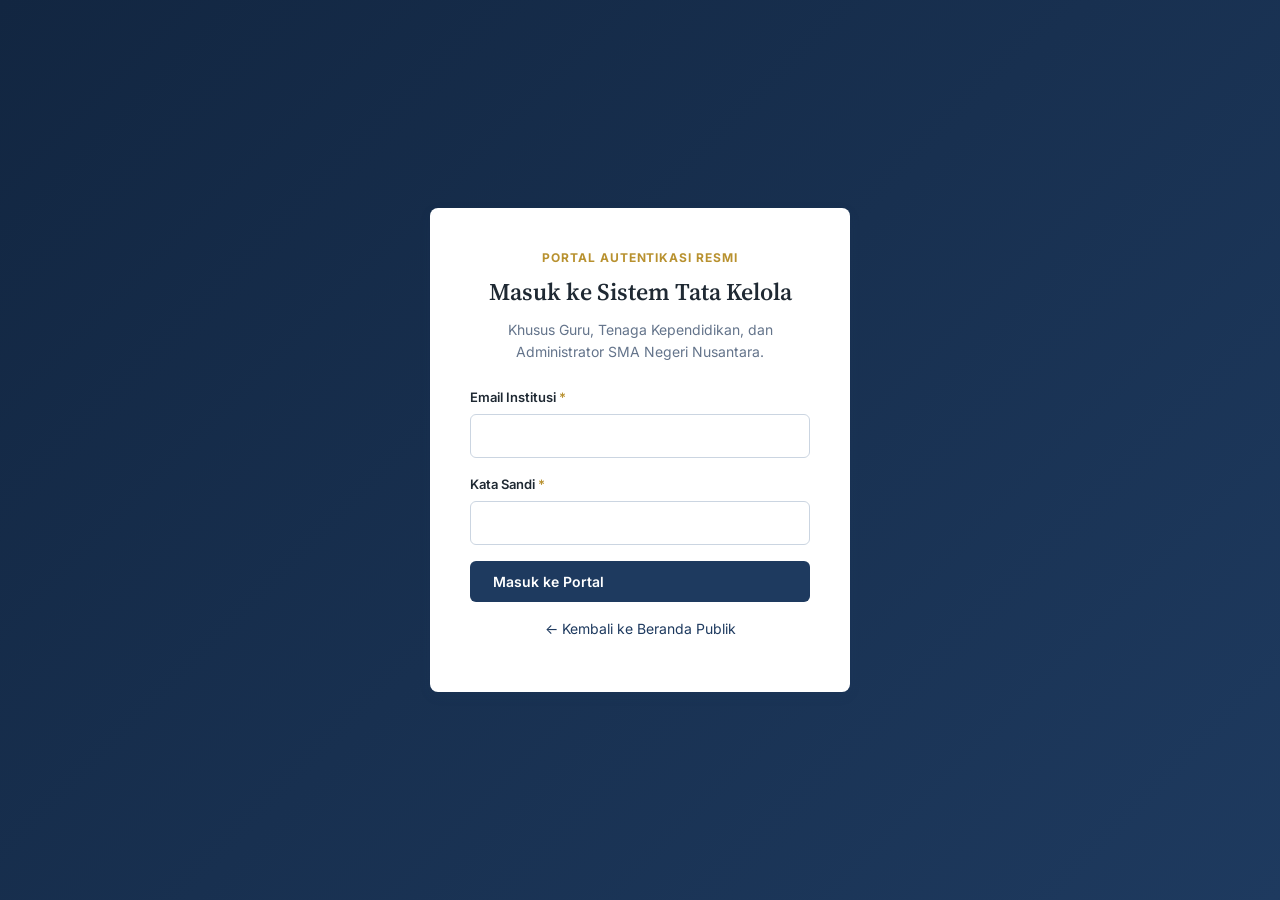
==== portal/index.html @ 8fe97e5a "perbaikan eror & bug" ====
<!DOCTYPE html>
<html lang="id">
<head>
<meta charset="UTF-8">
<meta name="viewport" content="width=device-width, initial-scale=1.0">
<meta name="robots" content="noindex,nofollow">
<title>Portal Guru & Admin — SMA Negeri Nusantara</title>
<link href="https://fonts.googleapis.com/css2?family=Source+Serif+4:wght@600;700&family=Inter:wght@400;500;600;700&display=swap" rel="stylesheet">
<link rel="icon" type="image/x-icon" href="../favicon.ico">
<link rel="icon" type="image/png" sizes="32x32" href="../img/favicon-32.png">
<link rel="apple-touch-icon" href="../img/favicon-180.png">
<link rel="stylesheet" href="../css/style.css?v=202609292331">
</head>
<body>

<!-- ================= LOGIN ================= -->
<div id="login-screen" class="login-wrap">
  <div class="login-card">
    <p class="eyebrow text-center">Portal Autentikasi Resmi</p>
    <h1>Masuk ke Sistem Tata Kelola</h1>
    <p class="muted text-center" style="margin-bottom:24px">Khusus Guru, Tenaga Kependidikan, dan Administrator SMA Negeri Nusantara.</p>
    <form id="login-form">
      <div class="field"><label class="required">Email Institusi</label><input type="email" id="login-email" required autocomplete="username"></div>
      <div class="field"><label class="required">Kata Sandi</label><input type="password" id="login-password" required autocomplete="current-password"></div>
      <div id="login-msg"></div>
      <button class="btn btn-primary" type="submit" id="login-btn" style="width:100%">Masuk ke Portal</button>
    </form>
    <p class="muted text-center" style="margin-top:16px"><a href="../index.html">← Kembali ke Beranda Publik</a></p>
  </div>
</div>

<!-- ================= DASHBOARD ================= -->
<div id="dashboard-screen" class="portal-layout hidden">
  <aside class="portal-sidebar">
    <div class="brand-side">
      <img src="../img/logo-mark.png" alt="Lambang SMA Negeri Nusantara">
      <div><span class="brand-side-title">SMA Negeri Nusantara</span><span class="brand-side-sub">Tata Kelola Terpadu</span></div>
    </div>

    <div class="portal-nav-label">Menu Utama</div>
    <button class="portal-nav-item" data-nav="dashboard">Dashboard</button>
    <button class="portal-nav-item" data-nav="konten">Konten Saya</button>
    <button class="portal-nav-item" data-nav="galeri" data-hak="Galeri">Galeri Sekolah</button>
    <button class="portal-nav-item" data-nav="verifikasi" data-hak="PPDB">Verifikasi PPDB</button>

    <div class="portal-nav-label" data-admin-only>Administrasi</div>
    <button class="portal-nav-item" data-nav="guru-publik" data-admin-only>Guru & Tendik (Direktori)</button>
    <button class="portal-nav-item" data-nav="akun" data-admin-only>Manajemen Akun Login</button>
    <button class="portal-nav-item" data-nav="periode" data-admin-only>Periode PPDB</button>
    <button class="portal-nav-item" data-nav="dokumen" data-admin-only>Dokumen Publik</button>
    <button class="portal-nav-item" data-nav="alumni" data-admin-only>Moderasi Alumni</button>
    <button class="portal-nav-item" data-nav="pengaduan" data-admin-only>Layanan Pengaduan</button>

    <div style="margin-top:24px;border-top:1px solid var(--navy);padding-top:12px">
      <button class="portal-nav-item" id="btn-logout">⎋ Keluar</button>
    </div>
  </aside>

  <div class="portal-main">
    <header class="portal-topbar">
      <span class="muted" id="topbar-date"></span>
      <span><strong id="topbar-name"></strong> <span class="badge badge-warning" id="topbar-role"></span></span>
    </header>

    <div class="portal-content">

      <!-- DASHBOARD -->
      <section class="portal-page" id="pp-dashboard">
        <div class="page-head"><h1 id="dash-title">Dashboard</h1></div>
        <div class="stat-grid" id="dash-stats"></div>
        <div id="dash-charts" class="grid grid-2"></div>
      </section>

      <!-- KONTEN -->
      <section class="portal-page" id="pp-konten">
        <div class="page-head">
          <h1>Manajemen Konten</h1>
          <button class="btn btn-primary" onclick="openKontenModal()">+ Tambah Konten</button>
        </div>
        <div id="konten-list"></div>
      </section>

      <!-- GALERI -->
      <section class="portal-page" id="pp-galeri">
        <div class="page-head"><h1>Manajemen Galeri</h1></div>
        <div class="card" style="margin-bottom:20px">
          <h3>Unggah Foto / Video</h3>
          <form id="galeri-form">
            <div class="form-row">
              <div class="field"><label class="required">Tipe</label>
                <select name="tipe" required><option value="foto">Foto</option><option value="video">Video</option></select></div>
              <div class="field"><label>Kategori</label><input name="kategori" placeholder="Akademik, Upacara, ..."></div>
            </div>
            <div class="field"><label class="required">Caption</label><input name="caption" required></div>
            <div class="field"><label class="required">Berkas (foto ≤ 5MB)</label><input type="file" id="galeri-file" accept="image/*,video/*" required></div>
            <div id="galeri-msg"></div>
            <button class="btn btn-primary" type="submit">Unggah ke Galeri</button>
          </form>
        </div>
        <div id="galeri-list"></div>
      </section>

      <!-- VERIFIKASI PPDB -->
      <section class="portal-page" id="pp-verifikasi">
        <div class="page-head"><h1>Verifikasi Berkas PPDB</h1></div>
        <div class="split">
          <div>
            <input id="ppdb-search" placeholder="Cari nama / no. registrasi..." style="margin-bottom:10px">
            <div class="list-scroll" id="ppdb-list"></div>
          </div>
          <div id="ppdb-detail"><div class="card muted">Pilih pendaftar di sebelah kiri untuk memeriksa berkas.</div></div>
        </div>
      </section>

      <!-- MANAJEMEN AKUN (ADMIN) -->
      <section class="portal-page" id="pp-guru-publik">
        <div class="page-head">
          <h1>Direktori Guru & Tenaga Kependidikan</h1>
          <button class="btn btn-primary" onclick="openGuruPublikModal()">+ Tambah Data</button>
        </div>
        <p class="muted">Data ini yang tampil di halaman publik "Guru & Tendik" — berbeda dari akun login di bawah.</p>
        <div id="guru-publik-list"></div>
      </section>

      <section class="portal-page" id="pp-akun">
        <div class="page-head">
          <h1>Manajemen Akun Login (Guru & Admin)</h1>
          <button class="btn btn-primary" onclick="openGuruModal()">+ Tambah Akun</button>
        </div>
        <div id="guru-list"></div>
      </section>

      <!-- PERIODE PPDB (ADMIN) -->
      <section class="portal-page" id="pp-periode">
        <div class="page-head">
          <h1>Pengaturan Periode PPDB</h1>
          <button class="btn btn-primary" onclick="openPeriodeModal()">+ Periode Baru</button>
        </div>
        <p class="muted">Hanya satu periode dengan status <strong>Buka</strong> yang dipakai form pendaftaran publik. Pastikan periode lama sudah <strong>Tutup</strong>.</p>
        <div id="periode-list"></div>
      </section>

      <!-- DOKUMEN (ADMIN) -->
      <section class="portal-page" id="pp-dokumen">
        <div class="page-head"><h1>Dokumen Publik</h1></div>
        <div class="card" style="margin-bottom:20px">
          <h3>Unggah Dokumen Baru</h3>
          <form id="dokumen-form">
            <div class="form-row">
              <div class="field"><label class="required">Nama Dokumen</label><input name="namaDokumen" required></div>
              <div class="field"><label class="required">Kategori</label>
                <select name="kategori" required>
                  <option value="formulir">Formulir</option><option value="kalender">Kalender Akademik</option>
                  <option value="panduan">Panduan</option><option value="regulasi">Dokumen Sekolah</option>
                </select></div>
            </div>
            <div class="field"><label>Deskripsi</label><input name="deskripsi"></div>
            <div class="field"><label class="required">Berkas (PDF/DOCX/XLSX, ≤ 10MB)</label><input type="file" id="dokumen-file" required></div>
            <div id="dokumen-msg"></div>
            <button class="btn btn-primary" type="submit">Simpan & Publikasikan</button>
          </form>
        </div>
        <div id="dokumen-list"></div>
      </section>

      <!-- ALUMNI (ADMIN) -->
      <section class="portal-page" id="pp-alumni">
        <div class="page-head"><h1>Moderasi Data Alumni</h1></div>
        <div id="alumni-list"></div>
      </section>

      <!-- PENGADUAN (ADMIN) -->
      <section class="portal-page" id="pp-pengaduan">
        <div class="page-head"><h1>Layanan Pengaduan & Konsultasi</h1></div>
        <div class="split">
          <div class="list-scroll" id="pengaduan-list"></div>
          <div id="pengaduan-detail"><div class="card muted">Pilih tiket di sebelah kiri.</div></div>
        </div>
      </section>

    </div>
  </div>
</div>

<!-- MODAL GENERIK -->
<div class="modal-overlay" id="modal-overlay">
  <div class="modal-box" id="modal-box"></div>
</div>

<script src="../js/config.js?v=202609292331"></script>
<script src="../js/api.js?v=202609292331"></script>
<script src="js/portal.js?v=202609292331"></script>
</body>
</html>
---- css/style.css ----
/* ============================================================
   SMA NEGERI NUSANTARA — STYLE (Formal Academic Elegance)
   ============================================================ */
:root {
  --navy: #1E3A5F;
  --navy-dark: #122641;
  --gold: #B8912F;
  --surface: #F6F7F9;
  --white: #FFFFFF;
  --charcoal: #1F2933;
  --slate: #64748B;
  --border: #E2E8F0;
  --success-bg: #DCFCE7; --success-text: #166534;
  --warning-bg: #FEF3C7; --warning-text: #92400E;
  --danger-bg: #FEE2E2; --danger-text: #991B1B;
  --radius-card: 8px;
  --radius-btn: 6px;
  --shadow-1: 0 1px 3px rgba(30,58,95,0.08);
  --shadow-2: 0 4px 12px rgba(30,58,95,0.10);
  --font-serif: 'Source Serif 4', Georgia, serif;
  --font-sans: 'Inter', -apple-system, Segoe UI, sans-serif;
}

* { box-sizing: border-box; }
body {
  margin: 0; font-family: var(--font-sans); color: var(--charcoal);
  background: var(--surface); line-height: 1.6;
}
h1, h2, h3, .serif { font-family: var(--font-serif); font-weight: 600; color: var(--charcoal); margin: 0 0 12px; }
h1 { font-size: 32px; line-height: 1.25; }
h2 { font-size: 24px; }
h3 { font-size: 20px; }
a { color: var(--navy); text-decoration: none; }
p { margin: 0 0 12px; color: var(--charcoal); }
img { max-width: 100%; display: block; }

.container { max-width: 1200px; margin: 0 auto; padding: 0 24px; }
.muted { color: var(--slate); font-size: 14px; }
.gold-rule { width: 56px; height: 3px; background: var(--gold); border: none; margin: 0 0 16px; }

/* ---- Top utility bar + Navbar ---- */
.topbar {
  background: var(--navy-dark); color: rgba(255,255,255,0.85); font-size: 13px;
  padding: 6px 0;
}
.topbar .container { display: flex; justify-content: space-between; flex-wrap: wrap; gap: 8px; }
.navbar {
  background: var(--white); border-bottom: 1px solid var(--border);
  position: sticky; top: 0; z-index: 50;
}
.navbar .container { display: flex; align-items: center; justify-content: space-between; padding: 14px 24px; gap: 16px; }
.brand { display: flex; align-items: center; gap: 10px; font-family: var(--font-serif); font-weight: 700; color: var(--navy); font-size: 18px; }
.brand img { height: 40px; }
.nav-links { display: flex; gap: 20px; list-style: none; margin: 0; padding: 0; flex-wrap: wrap; }
.nav-links a {
  color: var(--charcoal); font-weight: 500; font-size: 14px; padding: 6px 2px;
  border-bottom: 2px solid transparent; cursor: pointer;
}
.nav-links a.active, .nav-links a:hover { color: var(--navy); border-bottom-color: var(--gold); }
.btn-ppdb-nav {
  background: var(--navy); color: var(--white) !important; padding: 8px 16px !important;
  border-radius: var(--radius-btn); border-bottom: none !important;
}
.hamburger { display: none; background: none; border: none; font-size: 24px; cursor: pointer; color: var(--navy); }

/* ---- Buttons ---- */
.btn {
  display: inline-flex; align-items: center; gap: 8px; padding: 11px 22px; border-radius: var(--radius-btn);
  font-weight: 600; font-size: 14px; cursor: pointer; border: 1px solid transparent; font-family: var(--font-sans);
}
.btn-primary { background: var(--navy); color: var(--white); }
.btn-primary:hover { background: var(--navy-dark); }
.btn-accent { background: var(--gold); color: var(--white); }
.btn-accent:hover { filter: brightness(0.92); }
.btn-outline { background: var(--white); color: var(--navy); border-color: var(--navy); }
.btn-outline:hover { background: var(--surface); }
.btn:disabled { background: var(--border); color: #94A3B8; cursor: not-allowed; }

/* ---- Hero ---- */
.hero { background: var(--white); padding: 64px 0; }
.hero-grid { display: grid; grid-template-columns: 1.1fr 0.9fr; gap: 48px; align-items: center; }
.eyebrow { text-transform: uppercase; letter-spacing: 0.08em; font-size: 12px; color: var(--gold); font-weight: 700; margin-bottom: 10px; }
.hero h1 { font-size: 40px; }
.hero-actions { display: flex; gap: 12px; margin-top: 20px; flex-wrap: wrap; }
.hero-photo { border-radius: var(--radius-card); overflow: hidden; box-shadow: var(--shadow-2); aspect-ratio: 4/3; background: linear-gradient(160deg,var(--navy),var(--navy-dark)); }

/* ---- Cards / grids ---- */
.section { padding: 56px 0; }
.section-header { margin-bottom: 32px; }
.grid { display: grid; gap: 20px; }
.grid-4 { grid-template-columns: repeat(4, 1fr); }
.grid-3 { grid-template-columns: repeat(3, 1fr); }
.grid-2 { grid-template-columns: repeat(2, 1fr); }
.card {
  background: var(--white); border: 1px solid var(--border); border-radius: var(--radius-card);
  padding: 20px; box-shadow: var(--shadow-1);
}
.stat-card h3 { font-size: 28px; margin: 4px 0; }
.stat-card .muted { text-transform: uppercase; font-size: 11px; letter-spacing: 0.05em; }

.news-card img, .thumb { width: 100%; aspect-ratio: 16/9; object-fit: cover; border-radius: var(--radius-btn); background: var(--surface); }
.pill { display: inline-block; padding: 3px 10px; border-radius: 4px; font-size: 11px; font-weight: 700; text-transform: uppercase; letter-spacing: 0.04em; background: var(--navy); color: var(--white); }
.badge-success { background: var(--success-bg); color: var(--success-text); }
.badge-warning { background: var(--warning-bg); color: var(--warning-text); }
.badge-danger { background: var(--danger-bg); color: var(--danger-text); }
.badge { padding: 4px 10px; border-radius: 4px; font-size: 11px; font-weight: 700; text-transform: uppercase; }

/* ---- Tabs (Profil Sekolah, Kesiswaan, Berita) ---- */
.tabs-layout { display: grid; grid-template-columns: 240px 1fr; gap: 32px; align-items: start; }
.tab-sidebar { display: flex; flex-direction: column; gap: 4px; background: var(--white); border: 1px solid var(--border); border-radius: var(--radius-card); padding: 8px; position: sticky; top: 90px; }
.tab-sidebar button {
  text-align: left; background: none; border: none; padding: 10px 14px; border-radius: 6px; cursor: pointer;
  font-size: 14px; color: var(--charcoal); border-left: 3px solid transparent; font-family: var(--font-sans);
}
.tab-sidebar button.active { background: #EEF2F7; color: var(--navy); font-weight: 600; border-left-color: var(--navy); }

/* ---- Forms ---- */
label { display: block; font-size: 13px; font-weight: 600; margin-bottom: 6px; color: var(--charcoal); }
input, select, textarea {
  width: 100%; height: 44px; padding: 0 14px; border: 1px solid #CBD5E1; border-radius: var(--radius-btn);
  font-family: var(--font-sans); font-size: 14px; background: var(--white); color: var(--charcoal);
}
textarea { height: auto; padding: 12px 14px; min-height: 110px; resize: vertical; }
input:focus, select:focus, textarea:focus { outline: none; border-color: var(--navy); box-shadow: 0 0 0 3px rgba(30,58,95,0.12); }
.field { margin-bottom: 16px; }
.form-row { display: grid; grid-template-columns: 1fr 1fr; gap: 16px; }
.required::after { content: " *"; color: var(--gold); }
.upload-box {
  border: 1.5px dashed #CBD5E1; border-radius: var(--radius-card); padding: 20px; text-align: center;
  background: var(--surface); cursor: pointer;
}
.upload-box.valid { border-color: var(--success-text); background: var(--success-bg); }
.form-msg { padding: 12px 16px; border-radius: var(--radius-btn); font-size: 14px; margin-bottom: 16px; }
.form-msg.error { background: var(--danger-bg); color: var(--danger-text); }
.form-msg.success { background: var(--success-bg); color: var(--success-text); }

.form-step { display: none; }
.form-step.active { display: block; }

/* ---- PPDB Stepper ---- */
.stepper { display: flex; justify-content: space-between; margin-bottom: 32px; position: relative; }
.stepper::before { content: ''; position: absolute; top: 16px; left: 5%; right: 5%; height: 2px; background: var(--border); z-index: 0; }
.step { display: flex; flex-direction: column; align-items: center; gap: 6px; z-index: 1; flex: 1; }
.step-circle { width: 32px; height: 32px; border-radius: 50%; background: var(--white); border: 2px solid var(--border); display: flex; align-items: center; justify-content: center; font-weight: 700; font-size: 13px; color: var(--slate); }
.step.done .step-circle { background: var(--navy); border-color: var(--navy); color: var(--white); }
.step.active .step-circle { border-color: var(--navy); color: var(--navy); }
.step span.label { font-size: 12px; text-align: center; color: var(--slate); }
.step.active span.label { color: var(--navy); font-weight: 600; }

/* ---- Footer ---- */
footer { background: var(--navy-dark); color: rgba(255,255,255,0.75); padding: 48px 0 20px; margin-top: 40px; }
footer h4 { color: var(--white); font-family: var(--font-sans); font-size: 14px; margin-bottom: 12px; }
footer a { color: rgba(255,255,255,0.75); font-size: 13px; }
.footer-grid { display: grid; grid-template-columns: repeat(4, 1fr); gap: 24px; margin-bottom: 24px; }
.footer-bottom { border-top: 1px solid rgba(255,255,255,0.15); padding-top: 16px; font-size: 12px; text-align: center; }

/* ---- Utility ---- */
.page { display: none; }
.page.active { display: block; }
.text-center { text-align: center; }
.hidden { display: none !important; }
.loading { text-align: center; padding: 40px; color: var(--slate); }
table { width: 100%; border-collapse: collapse; background: var(--white); border-radius: var(--radius-card); overflow: hidden; }
th { background: var(--surface); text-align: left; padding: 10px 16px; font-size: 11px; text-transform: uppercase; letter-spacing: 0.05em; color: var(--slate); border-bottom: 1px solid var(--border); }
td { padding: 12px 16px; border-bottom: 1px solid #F1F5F9; font-size: 14px; }

/* ---- Responsive ---- */
@media (max-width: 900px) {
  .hero-grid, .grid-4, .grid-3, .grid-2, .form-row, .footer-grid { grid-template-columns: 1fr; }
  .tabs-layout { grid-template-columns: 1fr; }
  .tab-sidebar { position: static; flex-direction: row; overflow-x: auto; }
  .nav-links { display: none; flex-direction: column; width: 100%; background: var(--white); position: absolute; top: 100%; left: 0; padding: 12px 24px; border-bottom: 1px solid var(--border); }
  .nav-links.open { display: flex; }
  .hamburger { display: block; }
}

/* ============================================================
   PORTAL GURU & ADMIN (Fase 2)
   ============================================================ */
.login-wrap { min-height: 100vh; display: flex; align-items: center; justify-content: center; background: linear-gradient(135deg, var(--navy-dark), var(--navy)); padding: 24px; }
.login-card { background: var(--white); border-radius: var(--radius-card); padding: 40px; width: 100%; max-width: 420px; box-shadow: var(--shadow-2); }
.login-card h1 { font-size: 24px; text-align: center; }

.portal-layout { display: grid; grid-template-columns: 240px 1fr; min-height: 100vh; }
.portal-sidebar { background: var(--navy-dark); color: #94A3B8; padding: 20px 12px; position: sticky; top: 0; height: 100vh; overflow-y: auto; }
.portal-sidebar .brand-side { color: var(--white); font-family: var(--font-serif); font-weight: 700; font-size: 15px; padding: 0 12px 16px; border-bottom: 1px solid var(--navy); margin-bottom: 12px; }
.portal-nav-label { font-size: 11px; font-weight: 700; letter-spacing: 0.06em; text-transform: uppercase; color: #64748B; padding: 12px 12px 6px; }
.portal-nav-item { display: block; width: 100%; text-align: left; background: none; border: none; color: #94A3B8; padding: 9px 12px; border-radius: 6px; font-size: 14px; cursor: pointer; font-family: var(--font-sans); margin-bottom: 2px; }
.portal-nav-item:hover { color: var(--white); }
.portal-nav-item.active { background: var(--navy); color: var(--white); box-shadow: inset 3px 0 0 var(--gold); }
.portal-main { min-width: 0; }
.portal-topbar { background: var(--white); border-bottom: 1px solid var(--border); padding: 12px 28px; display: flex; justify-content: space-between; align-items: center; position: sticky; top: 0; z-index: 20; }
.portal-content { padding: 28px; max-width: 1400px; }
.portal-page { display: none; }
.portal-page.active { display: block; }
.page-head { display: flex; justify-content: space-between; align-items: center; margin-bottom: 20px; gap: 12px; flex-wrap: wrap; }
.page-head h1 { font-size: 26px; margin: 0; }
.btn-sm { padding: 6px 12px; font-size: 12px; }
.btn-danger { background: var(--danger-text); color: var(--white); }
.stat-grid { display: grid; grid-template-columns: repeat(4, 1fr); gap: 16px; margin-bottom: 24px; }
.stat-grid .card { border-bottom: 3px solid var(--navy); }
.stat-grid h3 { font-size: 30px; margin: 4px 0 0; }

.chart-bars { display: flex; align-items: flex-end; gap: 10px; height: 170px; padding-top: 10px; }
.chart-bar { flex: 1; display: flex; flex-direction: column; align-items: center; justify-content: flex-end; height: 100%; font-size: 11px; color: var(--slate); }
.chart-bar .bar { width: 100%; background: var(--navy); border-radius: 4px 4px 0 0; min-height: 2px; }
.chart-bar .val { font-weight: 700; color: var(--charcoal); margin-bottom: 3px; }
.chart-bar .bar.gold { background: var(--gold); }

.split { display: grid; grid-template-columns: 360px 1fr; gap: 20px; align-items: start; }
.list-item { padding: 12px 14px; border: 1px solid var(--border); border-radius: 6px; margin-bottom: 8px; cursor: pointer; background: var(--white); }
.list-item:hover, .list-item.active { border-color: var(--navy); background: #EEF2F7; }
.list-scroll { max-height: 70vh; overflow-y: auto; }

.modal-overlay { position: fixed; inset: 0; background: rgba(18,38,65,0.45); display: none; align-items: center; justify-content: center; z-index: 100; padding: 20px; }
.modal-overlay.open { display: flex; }
.modal-box { background: var(--white); border-radius: var(--radius-card); padding: 28px; width: 100%; max-width: 620px; max-height: 90vh; overflow-y: auto; box-shadow: 0 12px 28px -4px rgba(18,38,65,0.16); }
.modal-actions { display: flex; gap: 10px; justify-content: flex-end; margin-top: 16px; }
.doc-links a { display: inline-block; margin: 0 8px 8px 0; }
.check-group { display: flex; gap: 16px; flex-wrap: wrap; }
.check-group label { display: flex; align-items: center; gap: 6px; font-weight: 500; }
.check-group input { width: auto; height: auto; }
.gallery-admin-item { position: relative; }

@media (max-width: 900px) {
  .portal-layout { grid-template-columns: 1fr; }
  .portal-sidebar { position: static; height: auto; display: flex; flex-wrap: wrap; gap: 4px; }
  .portal-nav-label { width: 100%; }
  .portal-nav-item { width: auto; }
  .stat-grid, .split { grid-template-columns: 1fr; }
}

/* ============================================================
   PERBAIKAN: Brand/logo, navbar (Login + PPDB berdampingan), sidebar portal
   ============================================================ */
.navbar .container { max-width: 1320px; }
.brand { white-space: nowrap; flex-shrink: 0; line-height: 1; }
.brand img { height: 38px; width: 38px; object-fit: contain; }
.nav-links { gap: 16px; flex-wrap: nowrap; }
.nav-links a { white-space: nowrap; }
.nav-actions { display: flex; align-items: center; gap: 10px; flex-shrink: 0; }
.nav-actions a { display: inline-block; white-space: nowrap; font-weight: 600; font-size: 14px; padding: 8px 16px; border-radius: var(--radius-btn); cursor: pointer; }
.btn-login-nav { color: var(--navy); border: 1px solid var(--navy); background: var(--white); }
.btn-login-nav:hover { background: var(--surface); }

.portal-sidebar .brand-side { display: flex; align-items: center; gap: 10px; padding: 0 8px 16px; }
.brand-side img { width: 36px; height: 36px; object-fit: contain; flex-shrink: 0; }
.brand-side-title { display: block; font-size: 14px; line-height: 1.25; }
.brand-side-sub { display: block; margin-top: 3px; font-family: var(--font-sans); font-size: 11px; font-weight: 400; letter-spacing: 0.04em; color: #94A3B8; }

/* Menu diciutkan menjadi hamburger lebih awal agar tidak turun baris di layar menengah */
@media (max-width: 1180px) {
  .nav-links { display: none; flex-direction: column; width: 100%; background: var(--white); position: absolute; top: 100%; left: 0; padding: 12px 24px; border-bottom: 1px solid var(--border); }
  .nav-links.open { display: flex; }
  .hamburger { display: block; }
  .nav-actions { margin-left: auto; }
}
@media (max-width: 700px) {
  .navbar .container { flex-wrap: wrap; }
  .hamburger { order: 2; margin-left: auto; }
  .nav-actions { order: 3; width: 100%; margin-left: 0; }
  .nav-actions a { flex: 1; text-align: center; }
}

/* ============================================================
   PERBAIKAN: kursor pointer di tautan navigasi tanpa href,
   dan tombol sekunder yang terbaca di atas latar gelap (banner PPDB)
   ============================================================ */
[data-page] { cursor: pointer; }

.btn-on-dark {
  background: transparent;
  color: #FFFFFF;
  border: 1px solid rgba(255,255,255,0.85);
}
.btn-on-dark:hover { background: rgba(255,255,255,0.12); }

/* ============================================================
   SLIDESHOW FOTO DI HERO BERANDA (sumber: menu Galeri portal)
   ============================================================ */
.hero-photo { position: relative; }
.hero-slide { position: absolute; inset: 0; width: 100%; height: 100%; object-fit: cover; opacity: 0; transition: opacity 1.1s ease; }
.hero-slide.active { opacity: 1; }

/* ============================================================
   EDITOR TEKS KAYA (Konten Saya) — toolbar Bold/Miring/Daftar
   ============================================================ */
.rich-toolbar { display: flex; gap: 4px; align-items: center; border: 1px solid #CBD5E1; border-bottom: none; border-radius: 6px 6px 0 0; padding: 6px; background: var(--surface); flex-wrap: wrap; }
.rich-toolbar button { background: var(--white); border: 1px solid var(--border); border-radius: 4px; width: 32px; height: 30px; cursor: pointer; font-size: 13px; color: var(--charcoal); font-family: var(--font-sans); }
.rich-toolbar button:hover { background: #EEF2F7; border-color: var(--navy); }
.rich-sep { width: 1px; height: 20px; background: var(--border); margin: 0 4px; }
.rich-editor {
  min-height: 180px; padding: 12px 14px; border: 1px solid #CBD5E1; border-radius: 0 0 6px 6px;
  background: var(--white); font-family: var(--font-sans); font-size: 14px; line-height: 1.6; overflow-y: auto;
}
.rich-editor:focus { outline: none; border-color: var(--navy); box-shadow: 0 0 0 3px rgba(30,58,95,0.12); }
.rich-editor ul, .rich-editor ol { padding-left: 22px; margin: 8px 0; }
.rich-editor p { margin: 0 0 10px; }
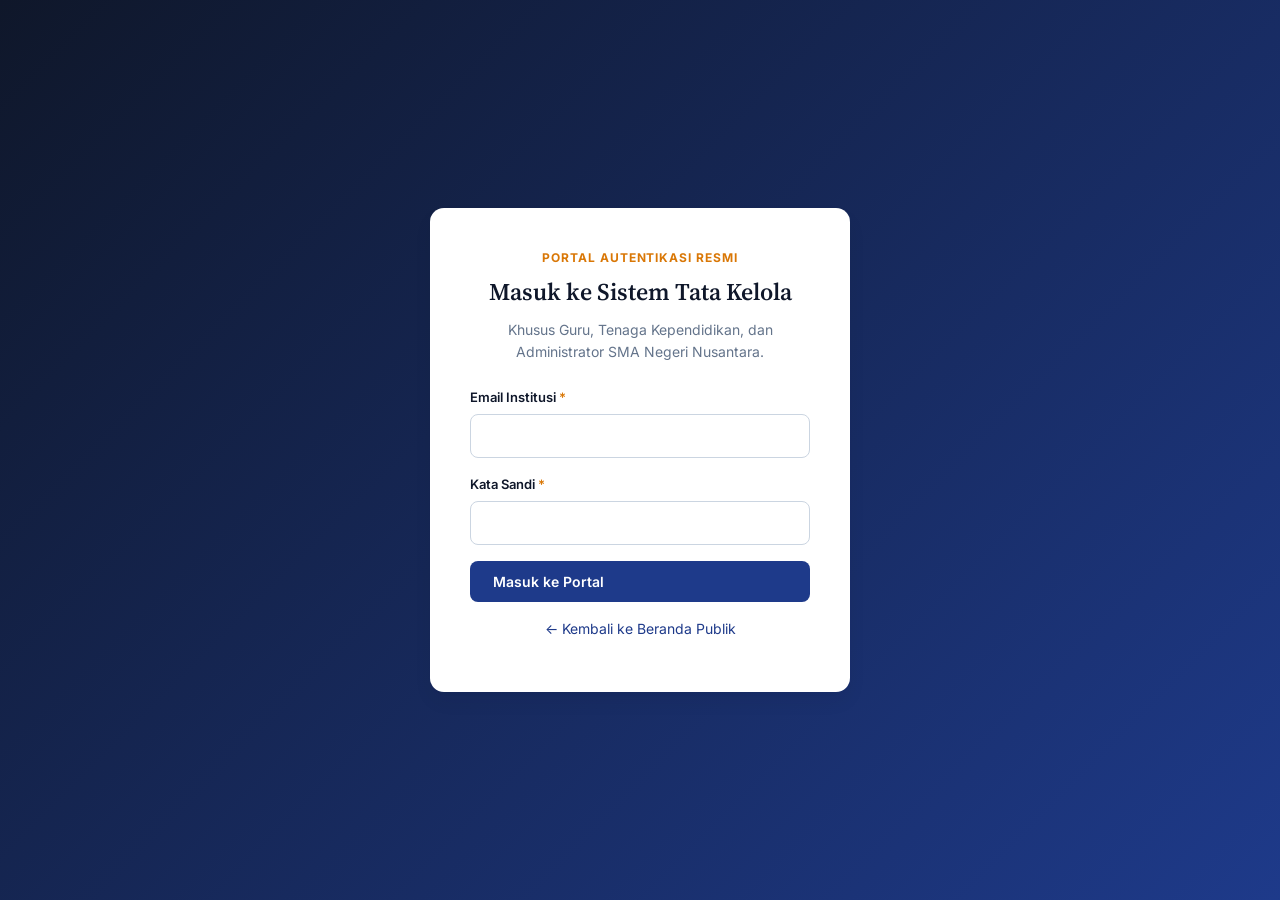
==== commit 7cf36b98: "feat(frontend): cetak bukti PPDB, ekspor CSV, kompresi gambar, dan penyempurnaan rich text editor" ====
--- a/portal/index.html
+++ b/portal/index.html
@@ -9,7 +9,7 @@
 <link rel="icon" type="image/x-icon" href="../favicon.ico">
 <link rel="icon" type="image/png" sizes="32x32" href="../img/favicon-32.png">
 <link rel="apple-touch-icon" href="../img/favicon-180.png">
-<link rel="stylesheet" href="../css/style.css?v=202609292331">
+<link rel="stylesheet" href="../css/style.css?v=202610030405">
 </head>
 <body>
 
@@ -102,7 +102,10 @@
 
       <!-- VERIFIKASI PPDB -->
       <section class="portal-page" id="pp-verifikasi">
-        <div class="page-head"><h1>Verifikasi Berkas PPDB</h1></div>
+        <div class="page-head">
+          <h1>Verifikasi Berkas PPDB</h1>
+          <button class="btn btn-outline" id="btn-export-ppdb" onclick="exportPPDBToCSV()">📥 Ekspor Data (CSV/Excel)</button>
+        </div>
         <div class="split">
           <div>
             <input id="ppdb-search" placeholder="Cari nama / no. registrasi..." style="margin-bottom:10px">
@@ -187,8 +190,8 @@
   <div class="modal-box" id="modal-box"></div>
 </div>
 
-<script src="../js/config.js?v=202609292331"></script>
-<script src="../js/api.js?v=202609292331"></script>
-<script src="js/portal.js?v=202609292331"></script>
+<script src="../js/config.js?v=202610030405"></script>
+<script src="../js/api.js?v=202610030405"></script>
+<script src="js/portal.js?v=202610030405"></script>
 </body>
 </html>
--- a/css/style.css
+++ b/css/style.css
@@ -2,23 +2,28 @@
    SMA NEGERI NUSANTARA — STYLE (Formal Academic Elegance)
    ============================================================ */
 :root {
-  --navy: #1E3A5F;
-  --navy-dark: #122641;
-  --gold: #B8912F;
-  --surface: #F6F7F9;
+  --navy: #1E3A8A;
+  --navy-dark: #0F172A;
+  --gold: #D97706;
+  --gold-hover: #B45309;
+  --surface: #F8FAFC;
   --white: #FFFFFF;
-  --charcoal: #1F2933;
+  --charcoal: #0F172A;
   --slate: #64748B;
   --border: #E2E8F0;
-  --success-bg: #DCFCE7; --success-text: #166534;
-  --warning-bg: #FEF3C7; --warning-text: #92400E;
-  --danger-bg: #FEE2E2; --danger-text: #991B1B;
-  --radius-card: 8px;
-  --radius-btn: 6px;
-  --shadow-1: 0 1px 3px rgba(30,58,95,0.08);
-  --shadow-2: 0 4px 12px rgba(30,58,95,0.10);
+  --border-focus: #3B82F6;
+  --success-bg: #DCFCE7; --success-text: #15803D;
+  --warning-bg: #FEF3C7; --warning-text: #B45309;
+  --danger-bg: #FEE2E2; --danger-text: #B91C1C;
+  --radius-card: 14px;
+  --radius-btn: 8px;
+  --radius-pill: 9999px;
+  --shadow-sm: 0 1px 2px 0 rgba(15, 23, 42, 0.05);
+  --shadow-1: 0 4px 6px -1px rgba(15, 23, 42, 0.06), 0 2px 4px -2px rgba(15, 23, 42, 0.04);
+  --shadow-2: 0 10px 20px -3px rgba(15, 23, 42, 0.08), 0 4px 6px -4px rgba(15, 23, 42, 0.03);
+  --shadow-hover: 0 16px 24px -4px rgba(15, 23, 42, 0.10), 0 6px 8px -4px rgba(15, 23, 42, 0.04);
   --font-serif: 'Source Serif 4', Georgia, serif;
-  --font-sans: 'Inter', -apple-system, Segoe UI, sans-serif;
+  --font-sans: 'Inter', -apple-system, BlinkMacSystemFont, 'Segoe UI', Roboto, sans-serif;
 }
 
 * { box-sizing: border-box; }
@@ -286,7 +291,7 @@
    EDITOR TEKS KAYA (Konten Saya) — toolbar Bold/Miring/Daftar
    ============================================================ */
 .rich-toolbar { display: flex; gap: 4px; align-items: center; border: 1px solid #CBD5E1; border-bottom: none; border-radius: 6px 6px 0 0; padding: 6px; background: var(--surface); flex-wrap: wrap; }
-.rich-toolbar button { background: var(--white); border: 1px solid var(--border); border-radius: 4px; width: 32px; height: 30px; cursor: pointer; font-size: 13px; color: var(--charcoal); font-family: var(--font-sans); }
+.rich-toolbar button { background: var(--white); border: 1px solid var(--border); border-radius: 4px; min-width: 30px; height: 30px; padding: 0 8px; cursor: pointer; font-size: 12px; color: var(--charcoal); font-family: var(--font-sans); display: inline-flex; align-items: center; justify-content: center; }
 .rich-toolbar button:hover { background: #EEF2F7; border-color: var(--navy); }
 .rich-sep { width: 1px; height: 20px; background: var(--border); margin: 0 4px; }
 .rich-editor {
@@ -295,4 +300,92 @@
 }
 .rich-editor:focus { outline: none; border-color: var(--navy); box-shadow: 0 0 0 3px rgba(30,58,95,0.12); }
 .rich-editor ul, .rich-editor ol { padding-left: 22px; margin: 8px 0; }
+.rich-editor blockquote { margin: 10px 0; padding: 8px 16px; border-left: 4px solid var(--navy); background: #F1F5F9; font-style: italic; }
 .rich-editor p { margin: 0 0 10px; }
+
+/* ============================================================
+   KARTU GURU & TENDIK (publik) — foto proporsional persegi panjang
+   ============================================================ */
+.guru-card { text-align: center; padding: 16px; }
+.guru-photo {
+  width: 100%; aspect-ratio: 3 / 4; border-radius: 10px; overflow: hidden;
+  margin-bottom: 14px; background: var(--surface); border: 1px solid var(--border);
+}
+.guru-photo img { width: 100%; height: 100%; object-fit: cover; display: block; }
+.guru-photo-placeholder { width: 100%; height: 100%; display: flex; align-items: center; justify-content: center; font-size: 40px; color: var(--slate); }
+.guru-name { font-size: 17px; font-weight: 700; margin: 0 0 4px; line-height: 1.3; color: var(--charcoal); }
+.guru-meta { font-size: 12px; color: var(--slate); margin: 0 0 2px; }
+.guru-jabatan { font-size: 13px; color: var(--navy); font-weight: 600; margin: 0 0 10px; line-height: 1.3; }
+
+
+/* ============================================================
+   ENHANCEMENTS: Elegan & Profesional UI/UX
+   ============================================================ */
+.navbar {
+  backdrop-filter: blur(14px);
+  -webkit-backdrop-filter: blur(14px);
+  background: rgba(255, 255, 255, 0.94) !important;
+  border-bottom: 1px solid rgba(226, 232, 240, 0.85) !important;
+  box-shadow: 0 4px 16px -2px rgba(15, 23, 42, 0.04);
+}
+.hero {
+  background: radial-gradient(ellipse at top right, rgba(217, 119, 6, 0.04) 0%, transparent 55%), radial-gradient(ellipse at bottom left, rgba(30, 58, 138, 0.04) 0%, transparent 55%), var(--white);
+  padding: 68px 0;
+}
+.hero-badge {
+  display: inline-flex;
+  align-items: center;
+  gap: 8px;
+  background: rgba(217, 119, 6, 0.08);
+  color: #B45309;
+  font-size: 12.5px;
+  font-weight: 600;
+  letter-spacing: 0.02em;
+  padding: 6px 14px;
+  border-radius: var(--radius-pill);
+  margin-bottom: 16px;
+  border: 1px solid rgba(217, 119, 6, 0.2);
+}
+.badge-dot {
+  width: 7px;
+  height: 7px;
+  background: #D97706;
+  border-radius: 50%;
+  display: inline-block;
+}
+.hero h1 {
+  letter-spacing: -0.015em;
+  line-height: 1.22;
+}
+.hero-photo {
+  border-radius: 16px;
+  box-shadow: var(--shadow-2);
+  transition: box-shadow 0.25s ease;
+}
+.hero-photo:hover {
+  box-shadow: var(--shadow-hover);
+}
+.card {
+  transition: transform 0.2s ease, box-shadow 0.2s ease, border-color 0.2s ease;
+}
+.card:hover {
+  transform: translateY(-2px);
+  box-shadow: var(--shadow-2);
+  border-color: #CBD5E1;
+}
+input, select, textarea {
+  transition: border-color 0.15s ease, box-shadow 0.15s ease;
+}
+input:focus, select:focus, textarea:focus {
+  border-color: var(--navy);
+  box-shadow: 0 0 0 3px rgba(30, 58, 138, 0.12);
+}
+.modal-overlay {
+  backdrop-filter: blur(6px);
+  -webkit-backdrop-filter: blur(6px);
+  background: rgba(15, 23, 42, 0.55) !important;
+}
+.modal-box {
+  border-radius: 16px;
+  box-shadow: var(--shadow-hover);
+}
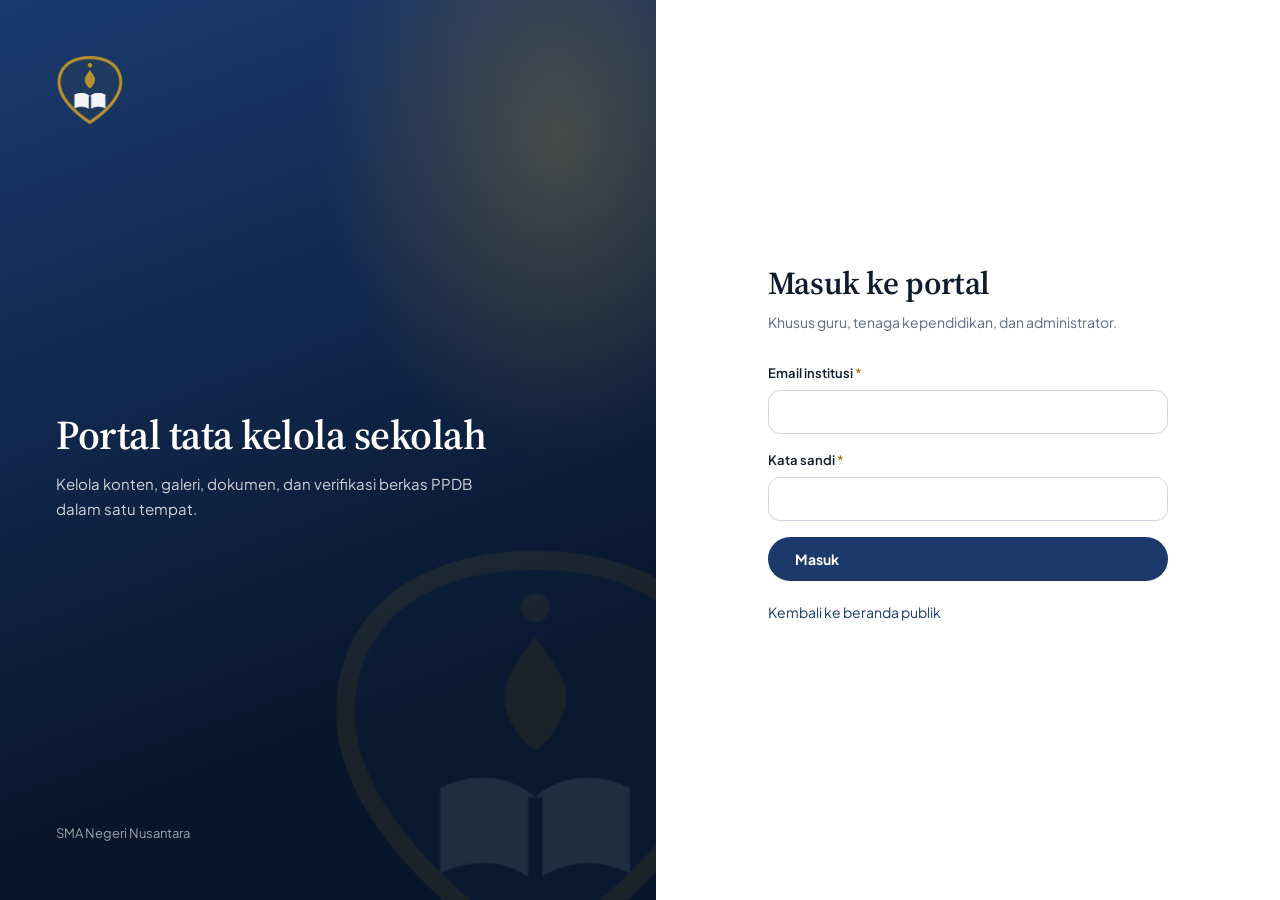
==== commit 5b07d25c: "Revisi UI/UX: hero video, motion, header baru" ====
--- a/portal/index.html
+++ b/portal/index.html
@@ -2,30 +2,41 @@
 <html lang="id">
 <head>
 <meta charset="UTF-8">
+<meta name="theme-color" content="#08162B">
 <meta name="viewport" content="width=device-width, initial-scale=1.0">
 <meta name="robots" content="noindex,nofollow">
 <title>Portal Guru & Admin — SMA Negeri Nusantara</title>
-<link href="https://fonts.googleapis.com/css2?family=Source+Serif+4:wght@600;700&family=Inter:wght@400;500;600;700&display=swap" rel="stylesheet">
+<link href="https://fonts.googleapis.com/css2?family=Source+Serif+4:opsz,wght@8..60,600;8..60,700&family=Plus+Jakarta+Sans:wght@400;500;600;700;800&display=swap" rel="stylesheet">
 <link rel="icon" type="image/x-icon" href="../favicon.ico">
 <link rel="icon" type="image/png" sizes="32x32" href="../img/favicon-32.png">
 <link rel="apple-touch-icon" href="../img/favicon-180.png">
-<link rel="stylesheet" href="../css/style.css?v=202610030405">
+<link rel="stylesheet" href="../css/style.css?v=202611261200">
+<link rel="stylesheet" href="../css/theme.css?v=202611261200">
 </head>
 <body>
 
 <!-- ================= LOGIN ================= -->
-<div id="login-screen" class="login-wrap">
-  <div class="login-card">
-    <p class="eyebrow text-center">Portal Autentikasi Resmi</p>
-    <h1>Masuk ke Sistem Tata Kelola</h1>
-    <p class="muted text-center" style="margin-bottom:24px">Khusus Guru, Tenaga Kependidikan, dan Administrator SMA Negeri Nusantara.</p>
-    <form id="login-form">
-      <div class="field"><label class="required">Email Institusi</label><input type="email" id="login-email" required autocomplete="username"></div>
-      <div class="field"><label class="required">Kata Sandi</label><input type="password" id="login-password" required autocomplete="current-password"></div>
-      <div id="login-msg"></div>
-      <button class="btn btn-primary" type="submit" id="login-btn" style="width:100%">Masuk ke Portal</button>
-    </form>
-    <p class="muted text-center" style="margin-top:16px"><a href="../index.html">← Kembali ke Beranda Publik</a></p>
+<div id="login-screen" class="login-shell">
+  <aside class="login-brand">
+    <img class="lb-logo" src="../img/logo-mark.png" alt="Lambang SMA Negeri Nusantara">
+    <div>
+      <h2>Portal tata kelola sekolah</h2>
+      <p>Kelola konten, galeri, dokumen, dan verifikasi berkas PPDB dalam satu tempat.</p>
+    </div>
+    <span class="lb-foot">SMA Negeri Nusantara</span>
+  </aside>
+  <div class="login-pane">
+    <div class="login-card">
+      <h1>Masuk ke portal</h1>
+      <p class="muted" style="margin-bottom:28px">Khusus guru, tenaga kependidikan, dan administrator.</p>
+      <form id="login-form">
+        <div class="field"><label class="required">Email institusi</label><input type="email" id="login-email" required autocomplete="username"></div>
+        <div class="field"><label class="required">Kata sandi</label><input type="password" id="login-password" required autocomplete="current-password"></div>
+        <div id="login-msg"></div>
+        <button class="btn btn-primary" type="submit" id="login-btn" style="width:100%">Masuk</button>
+      </form>
+      <p class="muted text-center" style="margin-top:20px"><a href="../index.html">Kembali ke beranda publik</a></p>
+    </div>
   </div>
 </div>
 
@@ -50,6 +61,7 @@
     <button class="portal-nav-item" data-nav="dokumen" data-admin-only>Dokumen Publik</button>
     <button class="portal-nav-item" data-nav="alumni" data-admin-only>Moderasi Alumni</button>
     <button class="portal-nav-item" data-nav="pengaduan" data-admin-only>Layanan Pengaduan</button>
+    <button class="portal-nav-item" data-nav="pengaturan" data-admin-only>⚙ Pengaturan Website</button>
 
     <div style="margin-top:24px;border-top:1px solid var(--navy);padding-top:12px">
       <button class="portal-nav-item" id="btn-logout">⎋ Keluar</button>
@@ -92,7 +104,7 @@
               <div class="field"><label>Kategori</label><input name="kategori" placeholder="Akademik, Upacara, ..."></div>
             </div>
             <div class="field"><label class="required">Caption</label><input name="caption" required></div>
-            <div class="field"><label class="required">Berkas (foto ≤ 5MB)</label><input type="file" id="galeri-file" accept="image/*,video/*" required></div>
+            <div class="field"><label class="required">Berkas Media (Foto maks. 5MB, Video maks. 30MB)</label><input type="file" id="galeri-file" accept="image/*,video/*" required></div>
             <div id="galeri-msg"></div>
             <button class="btn btn-primary" type="submit">Unggah ke Galeri</button>
           </form>
@@ -181,6 +193,53 @@
         </div>
       </section>
 
+      <!-- PENGATURAN WEBSITE (ADMIN) -->
+      <section class="portal-page" id="pp-pengaturan">
+        <div class="page-head">
+          <h1>Pengaturan Identitas & Kontak Website</h1>
+          <p class="muted">Ubah nama sekolah, kontak, nomor WhatsApp admin, alamat, dan konfigurasi website secara langsung tanpa mengubah source code.</p>
+        </div>
+        <div class="card" style="max-width:860px">
+          <form id="pengaturan-form">
+            <h3 style="margin-bottom:16px">Identitas Utama Sekolah</h3>
+            <div class="form-row">
+              <div class="field"><label class="required">Nama Resmi Sekolah</label><input name="namaSekolah" id="cfg-namaSekolah" required></div>
+              <div class="field"><label>Status Akreditasi</label><input name="akreditasi" id="cfg-akreditasi" placeholder="Contoh: Terakreditasi A (Unggul)"></div>
+            </div>
+            <div class="field"><label>Slogan Singkat</label><input name="slogan" id="cfg-slogan" placeholder="Contoh: Integritas • Prestasi • Kinerja"></div>
+            <div class="field"><label>Tagline / Visi di Banner Utama</label><textarea name="tagline" id="cfg-tagline" rows="2" placeholder="Teks visi atau moto di hero banner depan"></textarea></div>
+
+            <hr style="margin:24px 0;border:0;border-top:1px solid var(--border)">
+            <h3 style="margin-bottom:16px">Kontak & Alamat Sekolah</h3>
+            <div class="form-row">
+              <div class="field"><label class="required">Nomor WhatsApp Admin</label><input name="whatsapp" id="cfg-whatsapp" required placeholder="+62 811-xxxx-xxxx"></div>
+              <div class="field"><label>Nomor Telepon Kantor</label><input name="telepon" id="cfg-telepon" placeholder="(021) 7890-1234"></div>
+            </div>
+            <div class="form-row">
+              <div class="field"><label class="required">Email Resmi Sekolah</label><input name="email" id="cfg-email" type="email" required placeholder="info@sekolah.sch.id"></div>
+              <div class="field"><label>Jam Operasional</label><input name="jamOperasional" id="cfg-jamOperasional" placeholder="Senin - Jumat: 07.00 - 16.00 WIB"></div>
+            </div>
+            <div class="field"><label class="required">Alamat Lengkap Sekolah</label><textarea name="alamat" id="cfg-alamat" rows="2" required placeholder="Jalan, kelurahan, kecamatan, kota, kode pos"></textarea></div>
+
+            <hr style="margin:24px 0;border:0;border-top:1px solid var(--border)">
+            <h3 style="margin-bottom:16px">Pimpinan Sekolah & Media Sosial</h3>
+            <div class="form-row">
+              <div class="field"><label>Nama Kepala Sekolah</label><input name="namaKepsek" id="cfg-namaKepsek"></div>
+              <div class="field"><label>NIP Kepala Sekolah</label><input name="nipKepsek" id="cfg-nipKepsek"></div>
+            </div>
+            <div class="form-row">
+              <div class="field"><label>Tautan Instagram Resmi</label><input name="instagram" id="cfg-instagram" placeholder="https://instagram.com/..."></div>
+              <div class="field"><label>Tautan YouTube Resmi</label><input name="youtube" id="cfg-youtube" placeholder="https://youtube.com/..."></div>
+            </div>
+
+            <div id="pengaturan-msg"></div>
+            <div style="margin-top:20px">
+              <button class="btn btn-primary" type="submit" id="btn-save-pengaturan" style="padding:10px 24px;font-size:15px">💾 Simpan Semua Pengaturan</button>
+            </div>
+          </form>
+        </div>
+      </section>
+
     </div>
   </div>
 </div>
@@ -190,8 +249,8 @@
   <div class="modal-box" id="modal-box"></div>
 </div>
 
-<script src="../js/config.js?v=202610030405"></script>
-<script src="../js/api.js?v=202610030405"></script>
-<script src="js/portal.js?v=202610030405"></script>
+<script src="../js/config.js?v=202611261200"></script>
+<script src="../js/api.js?v=202611261200"></script>
+<script src="js/portal.js?v=202611261200"></script>
 </body>
 </html>
--- a/css/theme.css
+++ b/css/theme.css
@@ -0,0 +1,353 @@
+/* ============================================================
+   TEMA 2026 — SMA Negeri Nusantara
+   Dimuat SETELAH style.css. Berisi token warna/tipografi baru,
+   header transparan, hero berlatar video/foto, dan seluruh motion.
+   style.css tetap utuh sehingga semua kelas lama (portal, form,
+   modal, tabel) tetap bekerja.
+   ============================================================ */
+:root {
+  --ink: #08162B;
+  --navy: #1B3A6B;
+  --navy-dark: #0A1A33;
+  --gold: #C4932A;
+  --gold-hover: #A87A1E;
+  --gold-soft: #E7C873;
+  --surface: #F3F5F9;
+  --border: #DCE3EE;
+  --slate: #5B6B82;
+  --charcoal: #0F1B2E;
+  --radius-card: 16px;
+  --radius-btn: 12px;
+  --shadow-1: 0 1px 2px rgba(8,22,43,.05), 0 10px 26px -14px rgba(8,22,43,.16);
+  --shadow-2: 0 2px 4px rgba(8,22,43,.05), 0 28px 44px -22px rgba(8,22,43,.30);
+  --font-serif: 'Source Serif 4', Georgia, serif;
+  --font-sans: 'Plus Jakarta Sans', system-ui, -apple-system, 'Segoe UI', Roboto, sans-serif;
+  --ease: cubic-bezier(.2,.7,.2,1);
+}
+body { font-size: 15px; line-height: 1.65; -webkit-font-smoothing: antialiased; }
+h1, h2, h3 { letter-spacing: -.012em; }
+p { color: #2A3A52; }
+a { transition: color .2s; }
+:focus-visible { outline: 2px solid var(--gold); outline-offset: 3px; }
+::selection { background: var(--gold-soft); color: var(--ink); }
+
+/* ---------- Tombol ---------- */
+.btn { border-radius: 999px; padding: 12px 26px; font-weight: 700; transition: transform .25s var(--ease), background .2s, box-shadow .25s, color .2s, border-color .2s; }
+.btn:hover { transform: translateY(-2px); }
+.btn:active { transform: translateY(0); }
+.btn-primary { background: var(--navy); }
+.btn-primary:hover { background: var(--ink); box-shadow: 0 10px 22px -10px rgba(8,22,43,.6); }
+.btn-accent { background: var(--gold); color: var(--ink); }
+.btn-accent:hover { background: var(--gold-soft); filter: none; box-shadow: 0 12px 26px -10px rgba(196,147,42,.7); }
+.btn-outline { border-color: rgba(27,58,107,.35); color: var(--navy); background: transparent; }
+.btn-outline:hover { background: var(--navy); color: #fff; border-color: var(--navy); }
+.btn-on-dark { border-color: rgba(255,255,255,.6); color: #fff; }
+.btn-sm { padding: 7px 14px; }
+
+/* ---------- Header: transparan di atas banner, solid saat digulir ---------- */
+.site-header { position: fixed; inset: 0 0 auto 0; z-index: 60; transition: background .35s, box-shadow .35s; }
+.site-header .topbar { background: transparent; border-bottom: 1px solid rgba(255,255,255,.14); color: rgba(255,255,255,.85); padding: 8px 0; font-size: 12.5px; max-height: 44px; overflow: hidden; transition: max-height .4s var(--ease), padding .4s var(--ease), opacity .3s; }
+.topbar .sep { display: inline-block; width: 1px; height: 11px; background: rgba(255,255,255,.35); margin: 0 12px; vertical-align: -1px; }
+.site-nav .container { max-width: 1320px; display: flex; align-items: center; justify-content: space-between; gap: 18px; padding: 16px 24px; transition: padding .35s var(--ease); }
+.site-header.scrolled { background: rgba(255,255,255,.93); -webkit-backdrop-filter: saturate(1.5) blur(16px); backdrop-filter: saturate(1.5) blur(16px); box-shadow: 0 1px 0 var(--border), 0 14px 32px -20px rgba(8,22,43,.35); }
+.site-header.scrolled .topbar { max-height: 0; padding: 0; opacity: 0; border: 0; }
+.site-header.scrolled .site-nav .container { padding-top: 10px; padding-bottom: 10px; }
+
+.brand { color: #fff; gap: 12px; font-size: 17px; letter-spacing: -.01em; transition: color .3s; }
+.brand img { height: 44px; width: 44px; transition: height .35s var(--ease), width .35s var(--ease); }
+.site-header.scrolled .brand { color: var(--navy); }
+.site-header.scrolled .brand img { height: 38px; width: 38px; }
+
+.nav-links { position: relative; gap: 2px; flex-wrap: nowrap; }
+.nav-links a { color: rgba(255,255,255,.88); font-weight: 600; font-size: 13.5px; padding: 9px 11px; border: 0; border-radius: 8px; white-space: nowrap; }
+.nav-links a:hover, .nav-links a.active { color: #fff; border: 0; }
+.site-header.scrolled .nav-links a { color: var(--slate); }
+.site-header.scrolled .nav-links a:hover, .site-header.scrolled .nav-links a.active { color: var(--navy); }
+.nav-ink { position: absolute; left: 0; bottom: 1px; height: 2px; width: 0; border-radius: 2px; background: var(--gold-soft); pointer-events: none; transition: transform .5s var(--ease), width .5s var(--ease), background .3s; }
+.site-header.scrolled .nav-ink { background: var(--gold); }
+
+.nav-actions a { padding: 9px 18px; border-radius: 999px; font-size: 13.5px; transition: background .25s, color .25s, transform .25s var(--ease), border-color .25s; }
+.nav-actions a:hover { transform: translateY(-1px); }
+.btn-login-nav { background: transparent; color: #fff; border: 1px solid rgba(255,255,255,.55); }
+.btn-login-nav:hover { background: rgba(255,255,255,.14); }
+.btn-ppdb-nav { background: var(--gold); color: var(--ink) !important; }
+.btn-ppdb-nav:hover { background: var(--gold-soft); }
+.site-header.scrolled .btn-login-nav { color: var(--navy); border-color: rgba(27,58,107,.35); }
+.site-header.scrolled .btn-login-nav:hover { background: var(--surface); }
+.hamburger { color: #fff; font-size: 26px; border-radius: 8px; padding: 2px 8px; }
+.site-header.scrolled .hamburger { color: var(--navy); }
+
+/* ---------- Hero berlatar video / foto ---------- */
+.hero { position: relative; display: flex; align-items: center; min-height: min(88svh, 820px); padding: 0; background: var(--ink); color: #fff; overflow: hidden; isolation: isolate; }
+.hero-photo { position: absolute; inset: 0; z-index: -2; aspect-ratio: auto; border-radius: 0; box-shadow: none; overflow: hidden;
+  background: radial-gradient(60% 70% at 82% 22%, rgba(196,147,42,.32), transparent 60%), linear-gradient(160deg, #1A3A70 0%, #08162B 72%); }
+.hero-photo:hover { box-shadow: none; }
+.hero-photo::after { content: ""; position: absolute; right: 7%; top: 50%; width: min(34vw, 430px); aspect-ratio: 1; transform: translateY(-46%); background: url(../img/logo-mark.png) center / contain no-repeat; opacity: .14; animation: float 9s ease-in-out infinite alternate; }
+.hero-photo.has-media::after { display: none; }
+.hero::before { content: ""; position: absolute; inset: 0; z-index: -1;
+  background: linear-gradient(95deg, rgba(8,22,43,.92) 0%, rgba(8,22,43,.7) 42%, rgba(8,22,43,.22) 100%), linear-gradient(0deg, rgba(8,22,43,.8), transparent 38%), linear-gradient(180deg, rgba(8,22,43,.6), transparent 24%); }
+.hero-slide { transition: opacity 1.5s ease; transform: scale(1.12); }
+.hero-slide.active { animation: kenburns 10s ease-out forwards; }
+.hero-video { position: absolute; inset: 0; width: 100%; height: 100%; object-fit: cover; border: 0; opacity: 0; transition: opacity 1.4s ease; pointer-events: none; }
+iframe.hero-video { inset: auto; top: 50%; left: 50%; width: max(100%, 177.78vh); height: max(100%, 56.25vw); transform: translate(-50%, -50%); }
+.hero-video.ready { opacity: 1; }
+.hero-content { width: 100%; padding-top: 160px; padding-bottom: 150px; }
+.hero-copy { max-width: 780px; }
+.hero h1 { color: #fff; font-size: clamp(2.3rem, 5.2vw, 4.3rem); font-weight: 700; line-height: 1.07; letter-spacing: -.025em; margin-bottom: 22px; text-wrap: balance; }
+.hero p { color: rgba(255,255,255,.84); font-size: clamp(1rem, 1.5vw, 1.15rem); max-width: 60ch; margin-bottom: 0; }
+.hero-badge { background: rgba(255,255,255,.1); color: #fff; border: 1px solid rgba(255,255,255,.22); -webkit-backdrop-filter: blur(8px); backdrop-filter: blur(8px); margin-bottom: 22px; }
+.badge-dot { background: var(--gold-soft); box-shadow: 0 0 0 0 rgba(231,200,115,.6); animation: pulse 2.4s infinite; }
+.hero-actions { margin-top: 32px; }
+.hero .btn-outline { background: rgba(255,255,255,.08); color: #fff; border-color: rgba(255,255,255,.55); -webkit-backdrop-filter: blur(8px); backdrop-filter: blur(8px); }
+.hero .btn-outline:hover { background: #fff; color: var(--ink); border-color: #fff; }
+
+/* Animasi pembuka hero: satu rangkaian terorkestrasi */
+.rise { animation: rise 1s var(--ease) both; animation-delay: var(--d, 0s); }
+.hero h1 .w { display: inline-block; overflow: hidden; vertical-align: top; padding-bottom: .14em; margin-bottom: -.14em; }
+.hero h1 .w > span { display: inline-block; transform: translateY(112%); animation: wordUp .95s var(--ease) forwards; animation-delay: calc(.25s + var(--i, 0) * .05s); }
+@keyframes rise { from { opacity: 0; transform: translateY(30px); } }
+@keyframes wordUp { to { transform: none; } }
+@keyframes kenburns { from { transform: scale(1.12); } to { transform: scale(1); } }
+@keyframes float { to { transform: translateY(-52%); } }
+@keyframes pulse { 70% { box-shadow: 0 0 0 9px rgba(231,200,115,0); } 100% { box-shadow: 0 0 0 0 rgba(231,200,115,0); } }
+
+/* ---------- Akses cepat (menumpuk di bawah hero) ---------- */
+.quick { position: relative; z-index: 3; margin-top: -76px; }
+.quick-grid { display: grid; grid-template-columns: repeat(4, 1fr); background: #fff; border-radius: 22px; box-shadow: var(--shadow-2); overflow: hidden; }
+.quick a { position: relative; display: flex; align-items: center; gap: 15px; padding: 26px 26px; color: var(--charcoal); border-right: 1px solid var(--border); transition: background .3s; }
+.quick a:last-child { border-right: 0; }
+.quick a::after { content: ""; position: absolute; left: 0; right: 0; bottom: 0; height: 3px; background: var(--gold); transform: scaleX(0); transform-origin: left; transition: transform .5s var(--ease); }
+.quick a:hover { background: #FAFBFD; }
+.quick a:hover::after { transform: scaleX(1); }
+.quick svg { flex: none; width: 46px; height: 46px; padding: 11px; border-radius: 14px; background: #EAF0F9; color: var(--navy); transition: background .3s, color .3s, transform .4s var(--ease); }
+.quick a:hover svg { background: var(--navy); color: #fff; transform: rotate(-6deg) scale(1.05); }
+.quick b { display: block; font-size: 15px; line-height: 1.3; }
+.quick small { display: block; margin-top: 2px; color: var(--slate); font-size: 12.5px; line-height: 1.4; }
+
+/* ---------- Seksi ---------- */
+.section { padding: 84px 0; }
+.container.section { padding-top: 60px; padding-bottom: 96px; }
+.sec-head { display: flex; justify-content: space-between; align-items: flex-end; gap: 16px; margin-bottom: 32px; flex-wrap: wrap; }
+.sec-head h2 { margin: 0; font-size: clamp(1.7rem, 3vw, 2.5rem); font-weight: 700; }
+.link-more { font-weight: 700; font-size: 14px; color: var(--navy); position: relative; padding-bottom: 3px; }
+.link-more::after { content: ""; position: absolute; left: 0; right: 0; bottom: 0; height: 2px; background: var(--gold); transform: scaleX(.35); transform-origin: left; transition: transform .4s var(--ease); }
+.link-more:hover::after { transform: scaleX(1); }
+
+.band-dark { position: relative; background: var(--ink); color: #fff; overflow: hidden; isolation: isolate; }
+.band-dark::before { content: ""; position: absolute; z-index: -1; right: -10%; top: -40%; width: 60%; aspect-ratio: 1; background: radial-gradient(closest-side, rgba(196,147,42,.2), transparent); }
+.band-dark h2, .band-dark h3 { color: #fff; }
+.band-dark .muted { color: rgba(255,255,255,.62); }
+.band-dark .link-more { color: var(--gold-soft); }
+.band-dark .card { background: rgba(255,255,255,.05); border-color: rgba(255,255,255,.12); border-left: 3px solid var(--gold); box-shadow: none; }
+.band-dark .card[onclick]:hover { background: rgba(255,255,255,.1); }
+
+.cta { background: var(--gold); color: var(--ink); }
+.cta-in { display: flex; align-items: center; justify-content: space-between; gap: 28px; padding-top: 56px; padding-bottom: 56px; flex-wrap: wrap; }
+.cta h2 { color: var(--ink); font-size: clamp(1.5rem, 2.8vw, 2.2rem); margin: 0 0 8px; }
+.cta p { color: rgba(8,22,43,.8); margin: 0; font-size: 1.02rem; }
+.cta-actions { display: flex; gap: 12px; flex-wrap: wrap; }
+.cta .btn-outline { border-color: var(--ink); color: var(--ink); }
+.cta .btn-outline:hover { background: var(--ink); color: #fff; }
+
+/* ---------- Banner halaman dalam ---------- */
+.page-banner { position: relative; isolation: isolate; overflow: hidden; background: linear-gradient(160deg, #1A3A70 0%, #08162B 78%); color: #fff; padding: 176px 0 60px; }
+.page-banner::before { content: ""; position: absolute; z-index: -1; right: 4%; top: 55%; width: 340px; aspect-ratio: 1; transform: translateY(-40%); background: url(../img/logo-mark.png) center / contain no-repeat; opacity: .09; }
+.page-banner::after { content: ""; position: absolute; left: 0; right: 0; bottom: 0; height: 3px; background: linear-gradient(90deg, var(--gold), transparent 55%); }
+.page-banner h1 { color: #fff; font-size: clamp(2rem, 4.2vw, 3.1rem); margin: 0 0 10px; }
+.page-banner p { color: rgba(255,255,255,.8); max-width: 62ch; margin: 0; font-size: 1.02rem; }
+.page-banner h2 { color: #fff; font-size: clamp(1.7rem, 3vw, 2.4rem); }
+
+/* ---------- Kartu ---------- */
+.card { border-radius: var(--radius-card); border: 1px solid var(--border); padding: 24px; box-shadow: var(--shadow-1); transition: transform .35s var(--ease), box-shadow .35s var(--ease), border-color .3s, background .3s; }
+.card:hover { transform: none; box-shadow: var(--shadow-1); border-color: var(--border); }
+.news-card:hover, .card[onclick]:hover { transform: translateY(-5px); box-shadow: var(--shadow-2); border-color: #C9D4E4; }
+.pill { border-radius: 999px; padding: 4px 12px; font-size: 11.5px; font-weight: 700; letter-spacing: .01em; text-transform: capitalize; background: #EAF0F9; color: var(--navy); }
+.pill[style*="gold"] { color: var(--ink); }
+.badge { border-radius: 999px; padding: 4px 12px; text-transform: none; font-size: 12px; letter-spacing: 0; }
+
+.news-card { padding: 0; display: flex; flex-direction: column; overflow: hidden; }
+.news-media { aspect-ratio: 16 / 10; overflow: hidden; background: var(--surface); }
+.news-media img { width: 100%; height: 100%; aspect-ratio: auto; object-fit: cover; border-radius: 0; transition: transform .8s var(--ease); }
+.news-card:hover .news-media img { transform: scale(1.06); }
+.news-card > *:not(.news-media) { margin-left: 24px; margin-right: 24px; }
+.news-card > .pill { align-self: flex-start; margin-top: 20px !important; }
+.news-card > h3 { font-size: 19px; line-height: 1.3; margin-top: 12px !important; }
+.news-card > .read-more { margin-top: auto; padding: 8px 0 24px; font-weight: 700; font-size: 13.5px; color: var(--navy); }
+.news-card:hover .read-more { color: var(--gold-hover); }
+.thumb { aspect-ratio: 4 / 3; border-radius: 12px; }
+#galeri-grid img.thumb { cursor: zoom-in; transition: transform .6s var(--ease), filter .3s; }
+#galeri-grid .card:hover img.thumb { transform: scale(1.03); }
+.guru-card { padding: 16px; transition: transform .35s var(--ease), box-shadow .35s var(--ease); }
+.guru-card:hover { transform: translateY(-5px); box-shadow: var(--shadow-2); }
+.guru-photo { border-radius: 12px; }
+
+/* ---------- Tab samping ---------- */
+.tabs-layout { grid-template-columns: 268px 1fr; gap: 40px; }
+.tab-sidebar { top: 96px; padding: 10px; gap: 3px; border-radius: 20px; border-color: var(--border); box-shadow: var(--shadow-1); }
+.tab-sidebar button { position: relative; border-left: 0; border-radius: 12px; padding: 12px 16px; font-weight: 600; color: var(--slate); transition: background .25s, color .25s, padding .3s var(--ease); }
+.tab-sidebar button:hover { background: var(--surface); color: var(--charcoal); }
+.tab-sidebar button.active { background: var(--navy); color: #fff; padding-left: 20px; }
+.tab-sidebar button.active::after { content: ""; position: absolute; right: 14px; top: 50%; width: 6px; height: 6px; margin-top: -3px; border-radius: 50%; background: var(--gold-soft); }
+article.card { padding: 32px; }
+article.card > div { font-size: 16px; line-height: 1.85; color: #27374F; max-width: 74ch; }
+article.card h2 { font-size: 1.7rem; }
+#galeri-toggle { display: inline-flex; gap: 4px; padding: 5px; background: #fff; border: 1px solid var(--border); border-radius: 999px; }
+#galeri-toggle .btn { border: 0; padding: 9px 22px; }
+#galeri-toggle .btn.active { background: var(--navy); color: #fff; }
+
+/* ---------- Form, stepper, tabel ---------- */
+input, select, textarea { border-radius: 12px; border-color: #CDD6E4; transition: border-color .2s, box-shadow .2s, background .2s; }
+input:hover, select:hover, textarea:hover { border-color: #9FB0C8; }
+input:focus, select:focus, textarea:focus { border-color: var(--navy); box-shadow: 0 0 0 4px rgba(27,58,107,.13); }
+.required::after { color: var(--gold-hover); }
+.upload-box { border-radius: 16px; border-color: #BAC6D8; transition: border-color .25s, background .25s, transform .25s var(--ease); }
+.upload-box:hover { border-color: var(--navy); background: #EEF3FA; transform: translateY(-2px); }
+.form-msg { border-radius: 12px; }
+.form-step.active { animation: rise .55s var(--ease) both; }
+#ppdb-form-page > .card, #ppdb-form-page .form-step { padding: 32px; }
+.step-circle { width: 36px; height: 36px; transition: background .4s var(--ease), border-color .4s, color .3s, transform .4s var(--ease); }
+.step.active .step-circle { transform: scale(1.12); box-shadow: 0 0 0 5px rgba(27,58,107,.12); }
+.stepper::before { top: 18px; }
+table { border-radius: 16px; box-shadow: var(--shadow-1); border: 1px solid var(--border); }
+th { text-transform: none; letter-spacing: 0; font-size: 12.5px; font-weight: 700; }
+tbody tr { transition: background .2s; }
+tbody tr:hover { background: #F7F9FC; }
+.loading { color: var(--slate); animation: breathe 1.6s ease-in-out infinite; }
+@keyframes breathe { 50% { opacity: .45; } }
+
+/* ---------- Footer ---------- */
+.site-footer { background: var(--ink); color: rgba(255,255,255,.72); padding: 72px 0 24px; margin-top: 0; border-top: 3px solid var(--gold); }
+.site-footer h4 { color: #fff; font-size: 15px; margin-bottom: 14px; font-family: var(--font-sans); font-weight: 700; }
+.site-footer p { color: rgba(255,255,255,.72); font-size: 13.5px; margin-bottom: 8px; }
+.site-footer a { color: rgba(255,255,255,.72); font-size: 13.5px; transition: color .2s, padding .3s var(--ease); }
+.site-footer a:hover { color: var(--gold-soft); padding-left: 4px; }
+.footer-grid { grid-template-columns: 1.5fr 1fr 1fr 1.2fr; gap: 40px; margin-bottom: 40px; }
+.footer-brand img { margin-bottom: 14px; }
+.footer-brand h4 { font-family: var(--font-serif); font-size: 19px; }
+.footer-bottom { border-top-color: rgba(255,255,255,.12); text-align: left; padding-top: 20px; }
+
+/* ---------- Elemen interaktif tambahan ---------- */
+.route-bar { position: fixed; top: 0; left: 0; z-index: 90; width: 100%; height: 3px; background: linear-gradient(90deg, var(--gold), var(--gold-soft)); transform: scaleX(0); transform-origin: left; pointer-events: none; }
+.route-bar.go { animation: route .9s var(--ease) forwards; }
+@keyframes route { 0% { transform: scaleX(0); opacity: 1; } 65% { transform: scaleX(1); opacity: 1; } 100% { transform: scaleX(1); opacity: 0; } }
+.fab-wa { position: fixed; right: 22px; bottom: 22px; z-index: 55; width: 56px; height: 56px; display: grid; place-items: center; border: 0; border-radius: 50%; background: #25D366; color: #fff; cursor: pointer; box-shadow: 0 14px 28px -10px rgba(37,211,102,.7); transition: transform .3s var(--ease); animation: rise .8s var(--ease) 1.6s both; }
+.fab-wa:hover { transform: scale(1.1) rotate(-6deg); }
+.fab-wa svg { width: 27px; height: 27px; }
+.lightbox { position: fixed; inset: 0; z-index: 120; display: none; align-items: center; justify-content: center; padding: 24px; background: rgba(8,22,43,.9); -webkit-backdrop-filter: blur(8px); backdrop-filter: blur(8px); cursor: zoom-out; }
+.lightbox.open { display: flex; animation: fade .3s ease both; }
+.lightbox figure { margin: 0; max-width: min(1100px, 100%); text-align: center; animation: pop .45s var(--ease) both; }
+.lightbox img { max-height: 78vh; margin: 0 auto; border-radius: 12px; box-shadow: 0 30px 70px -20px #000; }
+.lightbox figcaption { color: #fff; margin-top: 14px; font-size: 14px; }
+.lightbox button { position: absolute; top: 18px; right: 22px; background: none; border: 0; color: #fff; font-size: 34px; cursor: pointer; line-height: 1; }
+.modal-overlay.open { animation: fade .25s ease both; }
+.modal-overlay.open .modal-box { animation: pop .4s var(--ease) both; }
+@keyframes fade { from { opacity: 0; } }
+@keyframes pop { from { opacity: 0; transform: translateY(18px) scale(.97); } }
+
+/* ---------- Transisi pindah halaman / menu ---------- */
+.page.active, .portal-page.active { animation: pageIn .6s var(--ease) both; }
+@keyframes pageIn { from { opacity: 0; transform: translateY(16px); } }
+.rv { opacity: 0; transform: translateY(22px); }
+.rv.in { opacity: 1; transform: none; transition: opacity .75s var(--ease) var(--d, 0s), transform .75s var(--ease) var(--d, 0s); }
+
+/* ============================================================
+   PORTAL GURU & ADMIN
+   ============================================================ */
+.login-shell { min-height: 100vh; display: grid; grid-template-columns: 1.05fr 1fr; background: #fff; }
+.login-brand { position: relative; isolation: isolate; overflow: hidden; display: flex; flex-direction: column; justify-content: space-between; gap: 32px; padding: 56px; color: #fff;
+  background: radial-gradient(60% 60% at 85% 15%, rgba(196,147,42,.3), transparent 60%), linear-gradient(160deg, #1A3A70, #08162B 75%); }
+.login-brand::after { content: ""; position: absolute; z-index: -1; right: -90px; bottom: -70px; width: 420px; aspect-ratio: 1; background: url(../img/logo-mark.png) center / contain no-repeat; opacity: .1; }
+.lb-logo { width: 68px; height: 68px; object-fit: contain; animation: rise .9s var(--ease) both; }
+.login-brand h2 { color: #fff; font-size: clamp(1.9rem, 3.2vw, 2.8rem); line-height: 1.12; margin-bottom: 14px; animation: rise .9s var(--ease) .15s both; }
+.login-brand p { color: rgba(255,255,255,.8); max-width: 42ch; animation: rise .9s var(--ease) .3s both; }
+.lb-foot { font-size: 13px; color: rgba(255,255,255,.6); }
+.login-pane { display: grid; place-items: center; padding: 40px 24px; background: #fff; }
+.login-card { width: 100%; max-width: 400px; padding: 0; background: none; box-shadow: none; border-radius: 0; animation: rise .8s var(--ease) .2s both; }
+.login-card h1 { text-align: left; font-size: 2rem; margin-bottom: 8px; }
+.login-card .muted { text-align: left; }
+
+.portal-layout { grid-template-columns: 268px 1fr; }
+.portal-sidebar { background: linear-gradient(180deg, #0C2042, #08162B); padding: 22px 14px; }
+.portal-sidebar .brand-side { border-bottom: 1px solid rgba(255,255,255,.1); }
+.portal-nav-label { text-transform: none; letter-spacing: 0; font-size: 12px; color: #7388A8; padding: 16px 14px 6px; }
+.portal-nav-item { position: relative; border-radius: 10px; padding: 10px 14px; color: #A9B8D0; font-weight: 500; transition: background .25s, color .25s, padding .3s var(--ease); }
+.portal-nav-item:hover { background: rgba(255,255,255,.07); color: #fff; padding-left: 18px; }
+.portal-nav-item.active { background: rgba(196,147,42,.16); color: #fff; box-shadow: none; font-weight: 700; padding-left: 18px; }
+.portal-nav-item.active::before { content: ""; position: absolute; left: 0; top: 9px; bottom: 9px; width: 3px; border-radius: 3px; background: var(--gold); }
+.portal-topbar { -webkit-backdrop-filter: blur(12px); backdrop-filter: blur(12px); background: rgba(255,255,255,.9); }
+.portal-content { padding: 32px; }
+.page-head h1 { font-size: 1.9rem; }
+.stat-grid .card { border-bottom: 0; border-top: 3px solid var(--gold); }
+.stat-grid h3 { font-size: 2rem; }
+.chart-bar .bar { transform-origin: bottom; animation: grow .9s var(--ease) both; background: var(--navy); }
+.chart-bar .bar.gold { background: var(--gold); }
+@keyframes grow { from { transform: scaleY(0); } }
+.list-item { border-radius: 12px; transition: border-color .2s, background .2s, transform .25s var(--ease); }
+.list-item:hover { transform: translateX(3px); }
+.modal-box { border-radius: 20px; }
+
+/* ============================================================
+   RESPONSIF
+   ============================================================ */
+@media (max-width: 1180px) {
+  .nav-links { display: none; position: absolute; top: 100%; left: 0; right: 0; flex-direction: column; gap: 0; width: auto; padding: 10px 24px 18px; background: #fff; border-bottom: 1px solid var(--border); box-shadow: 0 24px 40px -24px rgba(8,22,43,.4); }
+  .nav-links.open { display: flex; animation: pageIn .35s var(--ease) both; }
+  .nav-links a, .site-header.scrolled .nav-links a { color: var(--charcoal); padding: 13px 4px; border-radius: 0; border-bottom: 1px solid #EEF2F7; }
+  .nav-links a.active { color: var(--navy); }
+  .nav-ink { display: none; }
+  .hamburger { display: block; }
+  .nav-actions { margin-left: auto; }
+  .site-header:has(.nav-links.open) { background: #fff; }
+  .site-header:has(.nav-links.open) .brand, .site-header:has(.nav-links.open) .hamburger { color: var(--navy); }
+  .site-header:has(.nav-links.open) .topbar { display: none; }
+}
+@media (max-width: 900px) {
+  .quick-grid { grid-template-columns: 1fr 1fr; }
+  .quick a:nth-child(2) { border-right: 0; }
+  .quick a:nth-child(-n+2) { border-bottom: 1px solid var(--border); }
+  .tabs-layout { grid-template-columns: 1fr; gap: 20px; }
+  .tab-sidebar { top: auto; }
+  .tab-sidebar button { white-space: nowrap; }
+  .footer-grid { grid-template-columns: 1fr 1fr; }
+  .login-shell { grid-template-columns: 1fr; }
+  .login-brand { padding: 32px 24px; min-height: 0; gap: 18px; }
+  .login-brand::after { display: none; }
+  .portal-layout { grid-template-columns: 1fr; }
+  .portal-content { padding: 20px; }
+}
+@media (max-width: 700px) {
+  .site-nav .container { flex-wrap: wrap; }
+  .hamburger { order: 2; margin-left: auto; }
+  .nav-actions { order: 3; width: 100%; margin-left: 0; }
+  .nav-actions a { flex: 1; text-align: center; }
+  .topbar .container > span:last-child { display: none; }
+  .hero-content { padding-top: 200px; padding-bottom: 130px; }
+  .page-banner { padding-top: 200px; padding-bottom: 44px; }
+  .section { padding: 60px 0; }
+  .cta-in { padding-top: 44px; padding-bottom: 44px; }
+}
+@media (max-width: 520px) {
+  .quick-grid { grid-template-columns: 1fr; }
+  .quick a { border-right: 0; border-bottom: 1px solid var(--border); }
+  .quick a:last-child { border-bottom: 0; }
+  .footer-grid { grid-template-columns: 1fr; }
+  #ppdb-form-page .form-step { padding: 22px; }
+}
+
+/* Hormati pengguna yang menonaktifkan animasi */
+@media (prefers-reduced-motion: reduce) {
+  *, *::before, *::after { animation: none !important; transition: none !important; scroll-behavior: auto !important; }
+  .hero h1 .w > span, .rv { transform: none !important; opacity: 1 !important; }
+  .hero-slide { transform: none; }
+}
+
+/* Pesan memuat/kosong membentang selebar grid */
+.grid > .loading { grid-column: 1 / -1; }
+.band-dark .loading { color: rgba(255,255,255,.6); }
+
+/* Perbaikan menu mobile: tautan selebar panel, tombol Login tetap terbaca */
+@media (max-width: 1180px) {
+  .nav-links li { width: 100%; }
+  .nav-links a { display: block; }
+  .site-header:has(.nav-links.open) .btn-login-nav { color: var(--navy); border-color: rgba(27,58,107,.4); }
+}
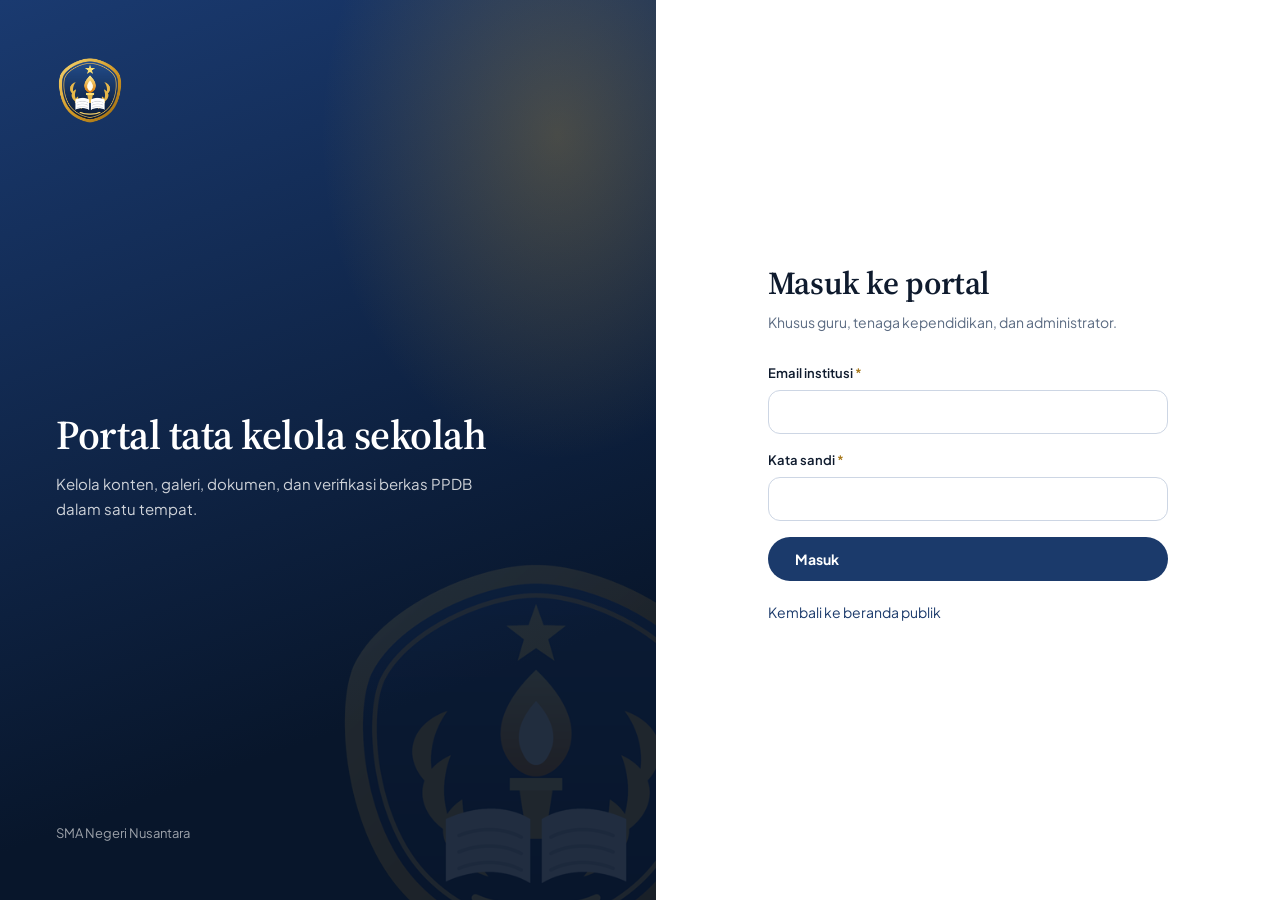
==== commit f04bacc4: "Samakan logo utama dan portal dengan lambang favicon sekolah" ====
--- a/portal/index.html
+++ b/portal/index.html
@@ -5,20 +5,21 @@
 <meta name="theme-color" content="#08162B">
 <meta name="viewport" content="width=device-width, initial-scale=1.0">
 <meta name="robots" content="noindex,nofollow">
-<title>Portal Guru & Admin — SMA Negeri Nusantara</title>
+<title>Portal Guru &amp; Admin | SMA Negeri Nusantara</title>
 <link href="https://fonts.googleapis.com/css2?family=Source+Serif+4:opsz,wght@8..60,600;8..60,700&family=Plus+Jakarta+Sans:wght@400;500;600;700;800&display=swap" rel="stylesheet">
-<link rel="icon" type="image/x-icon" href="../favicon.ico">
-<link rel="icon" type="image/png" sizes="32x32" href="../img/favicon-32.png">
-<link rel="apple-touch-icon" href="../img/favicon-180.png">
-<link rel="stylesheet" href="../css/style.css?v=202611261200">
-<link rel="stylesheet" href="../css/theme.css?v=202611261200">
+<link rel="icon" type="image/svg+xml" href="../img/favicon.svg?v=202611262310">
+<link rel="icon" type="image/png" sizes="32x32" href="../img/favicon-32.png?v=202611262310">
+<link rel="icon" type="image/x-icon" href="../favicon.ico?v=202611262310">
+<link rel="apple-touch-icon" sizes="180x180" href="../img/favicon-180.png?v=202611262310">
+<link rel="stylesheet" href="../css/style.css?v=202611262310">
+<link rel="stylesheet" href="../css/theme.css?v=202611262310">
 </head>
 <body>
 
 <!-- ================= LOGIN ================= -->
 <div id="login-screen" class="login-shell">
   <aside class="login-brand">
-    <img class="lb-logo" src="../img/logo-mark.png" alt="Lambang SMA Negeri Nusantara">
+    <img class="lb-logo" src="../img/logo-mark.png?v=202611262310" alt="Lambang SMA Negeri Nusantara" width="68" height="68">
     <div>
       <h2>Portal tata kelola sekolah</h2>
       <p>Kelola konten, galeri, dokumen, dan verifikasi berkas PPDB dalam satu tempat.</p>
@@ -44,7 +45,7 @@
 <div id="dashboard-screen" class="portal-layout hidden">
   <aside class="portal-sidebar">
     <div class="brand-side">
-      <img src="../img/logo-mark.png" alt="Lambang SMA Negeri Nusantara">
+      <img src="../img/logo-mark.png?v=202611262310" alt="Lambang SMA Negeri Nusantara" width="36" height="36">
       <div><span class="brand-side-title">SMA Negeri Nusantara</span><span class="brand-side-sub">Tata Kelola Terpadu</span></div>
     </div>
 
--- a/css/theme.css
+++ b/css/theme.css
@@ -82,7 +82,7 @@
 .hero-photo { position: absolute; inset: 0; z-index: -2; aspect-ratio: auto; border-radius: 0; box-shadow: none; overflow: hidden;
   background: radial-gradient(60% 70% at 82% 22%, rgba(196,147,42,.32), transparent 60%), linear-gradient(160deg, #1A3A70 0%, #08162B 72%); }
 .hero-photo:hover { box-shadow: none; }
-.hero-photo::after { content: ""; position: absolute; right: 7%; top: 50%; width: min(34vw, 430px); aspect-ratio: 1; transform: translateY(-46%); background: url(../img/logo-mark.png) center / contain no-repeat; opacity: .14; animation: float 9s ease-in-out infinite alternate; }
+.hero-photo::after { content: ""; position: absolute; right: 7%; top: 50%; width: min(34vw, 430px); aspect-ratio: 1; transform: translateY(-46%); background: url(../img/logo-mark.png?v=202611262310) center / contain no-repeat; opacity: .14; animation: float 9s ease-in-out infinite alternate; }
 .hero-photo.has-media::after { display: none; }
 .hero::before { content: ""; position: absolute; inset: 0; z-index: -1;
   background: linear-gradient(95deg, rgba(8,22,43,.92) 0%, rgba(8,22,43,.7) 42%, rgba(8,22,43,.22) 100%), linear-gradient(0deg, rgba(8,22,43,.8), transparent 38%), linear-gradient(180deg, rgba(8,22,43,.6), transparent 24%); }
@@ -151,7 +151,7 @@
 
 /* ---------- Banner halaman dalam ---------- */
 .page-banner { position: relative; isolation: isolate; overflow: hidden; background: linear-gradient(160deg, #1A3A70 0%, #08162B 78%); color: #fff; padding: 176px 0 60px; }
-.page-banner::before { content: ""; position: absolute; z-index: -1; right: 4%; top: 55%; width: 340px; aspect-ratio: 1; transform: translateY(-40%); background: url(../img/logo-mark.png) center / contain no-repeat; opacity: .09; }
+.page-banner::before { content: ""; position: absolute; z-index: -1; right: 4%; top: 55%; width: 340px; aspect-ratio: 1; transform: translateY(-40%); background: url(../img/logo-mark.png?v=202611262310) center / contain no-repeat; opacity: .09; }
 .page-banner::after { content: ""; position: absolute; left: 0; right: 0; bottom: 0; height: 3px; background: linear-gradient(90deg, var(--gold), transparent 55%); }
 .page-banner h1 { color: #fff; font-size: clamp(2rem, 4.2vw, 3.1rem); margin: 0 0 10px; }
 .page-banner p { color: rgba(255,255,255,.8); max-width: 62ch; margin: 0; font-size: 1.02rem; }
@@ -256,7 +256,7 @@
 .login-shell { min-height: 100vh; display: grid; grid-template-columns: 1.05fr 1fr; background: #fff; }
 .login-brand { position: relative; isolation: isolate; overflow: hidden; display: flex; flex-direction: column; justify-content: space-between; gap: 32px; padding: 56px; color: #fff;
   background: radial-gradient(60% 60% at 85% 15%, rgba(196,147,42,.3), transparent 60%), linear-gradient(160deg, #1A3A70, #08162B 75%); }
-.login-brand::after { content: ""; position: absolute; z-index: -1; right: -90px; bottom: -70px; width: 420px; aspect-ratio: 1; background: url(../img/logo-mark.png) center / contain no-repeat; opacity: .1; }
+.login-brand::after { content: ""; position: absolute; z-index: -1; right: -90px; bottom: -70px; width: 420px; aspect-ratio: 1; background: url(../img/logo-mark.png?v=202611262310) center / contain no-repeat; opacity: .1; }
 .lb-logo { width: 68px; height: 68px; object-fit: contain; animation: rise .9s var(--ease) both; }
 .login-brand h2 { color: #fff; font-size: clamp(1.9rem, 3.2vw, 2.8rem); line-height: 1.12; margin-bottom: 14px; animation: rise .9s var(--ease) .15s both; }
 .login-brand p { color: rgba(255,255,255,.8); max-width: 42ch; animation: rise .9s var(--ease) .3s both; }
@@ -351,3 +351,174 @@
   .nav-links a { display: block; }
   .site-header:has(.nav-links.open) .btn-login-nav { color: var(--navy); border-color: rgba(27,58,107,.4); }
 }
+
+/* ============================================================
+   PORTAL BERITA & INFORMASI RESMI (Editorial Newsroom)
+   ============================================================ */
+.news-banner-head { display: flex; align-items: flex-end; justify-content: space-between; gap: 24px; flex-wrap: wrap; }
+.news-kicker { display: inline-block; font-size: 12px; font-weight: 700; letter-spacing: .08em; text-transform: uppercase; color: var(--gold-soft); margin-bottom: 8px; }
+.news-banner-meta { display: flex; gap: 10px; flex-wrap: wrap; }
+.news-meta-chip { display: inline-flex; align-items: center; gap: 8px; padding: 8px 14px; border-radius: 10px; background: rgba(255,255,255,.1); border: 1px solid rgba(255,255,255,.18); color: rgba(255,255,255,.9); font-size: 12.5px; font-weight: 500; }
+
+.newsroom-wrap { padding-top: 40px !important; }
+.newsroom-bar { margin-bottom: 28px; background: #fff; border: 1px solid var(--border); border-radius: 14px; padding: 6px; box-shadow: var(--shadow-1); overflow-x: auto; }
+.newsroom-cats { display: flex; align-items: center; gap: 4px; min-width: max-content; }
+.newsroom-cats button { background: transparent; border: 0; border-radius: 10px; padding: 10px 16px; font-family: var(--font-sans); font-size: 13.5px; font-weight: 600; color: var(--slate); cursor: pointer; display: inline-flex; align-items: center; gap: 8px; transition: background .2s, color .2s; }
+.newsroom-cats button:hover { background: var(--surface); color: var(--charcoal); }
+.newsroom-cats button.active { background: var(--navy); color: #fff; }
+.newsroom-cats .cat-count { font-size: 11px; font-weight: 700; padding: 2px 7px; border-radius: 999px; background: rgba(27,58,107,.09); color: var(--navy); }
+.newsroom-cats button.active .cat-count { background: rgba(255,255,255,.2); color: #fff; }
+
+.newsroom-layout { display: grid; grid-template-columns: minmax(0, 1fr) 340px; gap: 32px; align-items: start; }
+.newsroom-main { display: flex; flex-direction: column; gap: 24px; min-width: 0; }
+.newsroom-sidebar { display: flex; flex-direction: column; gap: 20px; position: sticky; top: 92px; }
+
+/* Sorotan Utama (Hero News Card) */
+.news-hero-card { background: #fff; border: 1px solid var(--border); border-radius: 18px; overflow: hidden; box-shadow: var(--shadow-1); transition: box-shadow .3s var(--ease), border-color .3s; }
+.news-hero-card:hover { box-shadow: var(--shadow-2); border-color: #C5D1E2; }
+.news-hero-media { position: relative; aspect-ratio: 16 / 9; background: linear-gradient(150deg, #1B3A6B, #08162B); overflow: hidden; display: block; }
+.news-hero-media img { width: 100%; height: 100%; object-fit: cover; transition: transform .7s var(--ease); }
+.news-hero-card:hover .news-hero-media img { transform: scale(1.03); }
+.news-hero-media::after { content: ""; position: absolute; inset: 0; background: linear-gradient(0deg, rgba(8,22,43,.78) 0%, rgba(8,22,43,.18) 46%, transparent 100%); pointer-events: none; }
+.news-hero-badges { position: absolute; top: 16px; left: 16px; z-index: 2; display: flex; gap: 8px; flex-wrap: wrap; }
+.badge-headline { display: inline-flex; align-items: center; gap: 6px; padding: 5px 12px; border-radius: 6px; background: var(--gold); color: var(--ink); font-size: 11px; font-weight: 800; letter-spacing: .05em; text-transform: uppercase; }
+.badge-cat-overlay { padding: 5px 11px; border-radius: 6px; background: rgba(8,22,43,.76); color: #fff; font-size: 11.5px; font-weight: 600; border: 1px solid rgba(255,255,255,.18); }
+.news-hero-meta-overlay { position: absolute; left: 18px; right: 18px; bottom: 14px; z-index: 2; display: flex; justify-content: space-between; align-items: center; color: rgba(255,255,255,.92); font-size: 13px; gap: 12px; }
+.news-hero-body { padding: 26px 28px 28px; }
+.news-hero-body h2 { font-size: clamp(1.45rem, 2.4vw, 1.95rem); line-height: 1.26; margin: 0 0 12px; }
+.news-hero-body h2 a { color: var(--charcoal); }
+.news-hero-body h2 a:hover { color: var(--navy); }
+.news-hero-excerpt { font-size: 15.5px; line-height: 1.7; color: #364760; margin: 0 0 20px; }
+.news-hero-foot { display: flex; align-items: center; justify-content: space-between; gap: 16px; padding-top: 16px; border-top: 1px solid #EDF1F7; flex-wrap: wrap; }
+.news-byline { display: flex; align-items: center; gap: 10px; }
+.byline-avatar { width: 38px; height: 38px; border-radius: 50%; background: #EAF0F9; color: var(--navy); font-weight: 800; font-size: 12.5px; display: grid; place-items: center; flex-shrink: 0; border: 1px solid #D5E0F0; }
+.byline-text strong { display: block; font-size: 13.5px; color: var(--charcoal); line-height: 1.25; }
+.byline-text span { display: block; font-size: 12px; color: var(--slate); }
+
+/* Pita Sorotan Pengumuman Resmi */
+.news-notice-strip { background: linear-gradient(90deg, #FDF8EC 0%, #FFFFFF 65%); border: 1px solid #EAD7A7; border-left: 4px solid var(--gold); border-radius: 14px; padding: 18px 22px; display: flex; align-items: center; justify-content: space-between; gap: 18px; box-shadow: var(--shadow-1); }
+.notice-strip-left { display: flex; align-items: flex-start; gap: 14px; min-width: 0; }
+.notice-icon { width: 42px; height: 42px; border-radius: 10px; background: rgba(196,147,42,.16); color: #8A610E; display: grid; place-items: center; flex-shrink: 0; }
+.notice-kicker { display: inline-block; font-size: 11px; font-weight: 800; text-transform: uppercase; letter-spacing: .05em; color: #8A610E; background: rgba(196,147,42,.18); padding: 2px 8px; border-radius: 4px; margin-right: 8px; }
+.notice-strip-left h3 { font-size: 17px; line-height: 1.35; margin: 5px 0 4px; }
+.notice-strip-left h3 a { color: var(--charcoal); }
+.notice-strip-left h3 a:hover { color: var(--navy); }
+.notice-strip-left p { margin: 0; font-size: 13.5px; color: var(--slate); }
+
+/* Sub-kepala Daftar Terbitan */
+.news-list-head { display: flex; align-items: center; justify-content: space-between; gap: 12px; padding-bottom: 8px; border-bottom: 2px solid var(--border); }
+.news-list-head h3 { margin: 0; font-size: 19px; color: var(--charcoal); display: flex; align-items: center; gap: 10px; }
+.news-list-head h3::before { content: ""; width: 4px; height: 20px; border-radius: 2px; background: var(--gold); display: inline-block; }
+
+/* Kartu Daftar Horizontal Redaksi */
+.news-feed-list { display: flex; flex-direction: column; gap: 16px; }
+.news-feed-item { background: #fff; border: 1px solid var(--border); border-radius: 14px; padding: 18px; display: grid; grid-template-columns: 224px minmax(0, 1fr); gap: 20px; align-items: stretch; box-shadow: var(--shadow-1); transition: transform .25s var(--ease), box-shadow .25s var(--ease), border-color .25s; }
+.news-feed-item:hover { transform: translateY(-2px); box-shadow: var(--shadow-2); border-color: #C5D1E2; }
+.news-feed-item--noimg { grid-template-columns: minmax(0, 1fr); }
+.news-feed-thumb { position: relative; border-radius: 10px; overflow: hidden; aspect-ratio: 16 / 10; background: linear-gradient(145deg, #1B3A6B, #0A1A33); display: block; }
+.news-feed-thumb img { width: 100%; height: 100%; object-fit: cover; transition: transform .5s var(--ease); }
+.news-feed-item:hover .news-feed-thumb img { transform: scale(1.05); }
+.news-feed-thumb .thumb-fallback { width: 100%; height: 100%; display: grid; place-items: center; background: radial-gradient(circle at 75% 25%, rgba(196,147,42,.28), transparent 60%), linear-gradient(150deg, #1B3A6B, #08162B); }
+.news-feed-thumb .thumb-fallback img { width: 54px; height: 54px; object-fit: contain; opacity: .88; }
+.news-feed-body { display: flex; flex-direction: column; justify-content: space-between; min-width: 0; }
+.news-meta-row { display: flex; align-items: center; gap: 8px; flex-wrap: wrap; font-size: 12.5px; color: var(--slate); margin-bottom: 6px; }
+.news-cat-tag { display: inline-block; padding: 2px 9px; border-radius: 5px; font-size: 11px; font-weight: 700; text-transform: uppercase; letter-spacing: .04em; background: #EAF0F9; color: var(--navy); }
+.news-cat-tag[data-kat="pengumuman"] { background: #FEF3C7; color: #92400E; }
+.news-cat-tag[data-kat="agenda"] { background: #E0F2FE; color: #075985; }
+.news-cat-tag[data-kat="artikel"] { background: #EDE9FE; color: #5B21B6; }
+.news-cat-tag[data-kat="prestasi"] { background: #DCFCE7; color: #166534; }
+.news-feed-body h3 { font-size: 19px; line-height: 1.34; margin: 0 0 8px; }
+.news-feed-body h3 a { color: var(--charcoal); }
+.news-feed-body h3 a:hover { color: var(--navy); }
+.news-feed-excerpt { font-size: 14px; line-height: 1.62; color: #42526B; margin: 0 0 12px; display: -webkit-box; -webkit-line-clamp: 2; -webkit-box-orient: vertical; overflow: hidden; }
+.news-feed-foot { display: flex; align-items: center; justify-content: space-between; gap: 12px; padding-top: 10px; border-top: 1px solid #F1F5F9; font-size: 12.5px; color: var(--slate); }
+.news-read-link { font-weight: 700; font-size: 13px; color: var(--navy); white-space: nowrap; }
+.news-feed-item:hover .news-read-link { color: var(--gold-hover); }
+
+/* Kartu Khusus Agenda Sekolah */
+.news-feed-item--agenda { grid-template-columns: 92px minmax(0, 1fr); align-items: center; }
+.agenda-date-box { border-radius: 12px; overflow: hidden; border: 1px solid #D5E0F0; text-align: center; background: #F8FAFC; }
+.agenda-date-box .ag-month { display: block; background: var(--navy); color: #fff; font-size: 11px; font-weight: 700; text-transform: uppercase; letter-spacing: .06em; padding: 5px 4px; }
+.agenda-date-box .ag-day { display: block; font-family: var(--font-serif); font-size: 28px; font-weight: 700; color: var(--charcoal); line-height: 1.15; padding: 8px 4px 2px; }
+.agenda-date-box .ag-year { display: block; font-size: 11px; color: var(--slate); padding-bottom: 7px; }
+
+/* Paginasi Redaksi */
+.news-pagination { display: flex; align-items: center; justify-content: space-between; gap: 12px; background: #fff; border: 1px solid var(--border); border-radius: 14px; padding: 12px 16px; box-shadow: var(--shadow-1); flex-wrap: wrap; }
+.news-page-nums { display: flex; align-items: center; gap: 4px; }
+.news-page-btn { min-width: 36px; height: 36px; padding: 0 12px; border-radius: 8px; border: 1px solid var(--border); background: #fff; color: var(--charcoal); font-family: var(--font-sans); font-size: 13px; font-weight: 600; cursor: pointer; transition: background .2s, color .2s, border-color .2s; }
+.news-page-btn:hover:not(:disabled) { background: var(--surface); border-color: var(--navy); color: var(--navy); }
+.news-page-btn.active { background: var(--navy); border-color: var(--navy); color: #fff; }
+.news-page-btn:disabled { opacity: .45; cursor: not-allowed; }
+
+/* Widget Sidebar Resmi */
+.news-widget { background: #fff; border: 1px solid var(--border); border-radius: 16px; padding: 20px; box-shadow: var(--shadow-1); }
+.news-widget h4 { font-family: var(--font-serif); font-size: 17.5px; color: var(--charcoal); margin: 0 0 14px; padding-bottom: 10px; border-bottom: 1px solid #EDF1F7; display: flex; align-items: center; justify-content: space-between; }
+.news-widget h4::after { content: ""; width: 28px; height: 2px; background: var(--gold); border-radius: 2px; }
+.news-search-form .field { margin-bottom: 10px; }
+.news-search-form input, .news-search-form select { height: 40px; font-size: 13.5px; }
+
+.sidebar-agenda-list, .sidebar-doc-list, .sidebar-cat-list { list-style: none; margin: 0; padding: 0; display: flex; flex-direction: column; gap: 10px; }
+.sidebar-agenda-item a { display: flex; align-items: flex-start; gap: 12px; padding: 8px; border-radius: 10px; transition: background .2s; color: var(--charcoal); }
+.sidebar-agenda-item a:hover { background: var(--surface); }
+.mini-cal { width: 44px; border-radius: 8px; background: #EAF0F9; color: var(--navy); text-align: center; padding: 5px 4px; flex-shrink: 0; border: 1px solid #D5E0F0; }
+.mini-cal b { display: block; font-size: 15px; line-height: 1.1; }
+.mini-cal small { display: block; font-size: 10px; font-weight: 700; text-transform: uppercase; letter-spacing: .04em; margin-top: 2px; }
+.sidebar-agenda-item .ag-info strong { display: block; font-size: 13.5px; line-height: 1.35; color: var(--charcoal); }
+.sidebar-agenda-item .ag-info span { display: block; font-size: 11.5px; color: var(--slate); margin-top: 2px; }
+
+.sidebar-doc-item a { display: flex; align-items: flex-start; gap: 10px; padding: 9px 10px; border-radius: 10px; border: 1px solid #EDF1F7; background: #FAFBFD; color: var(--charcoal); transition: border-color .2s, background .2s; }
+.sidebar-doc-item a:hover { border-color: var(--navy); background: #F2F6FC; }
+.doc-badge-pdf { font-size: 10px; font-weight: 800; padding: 3px 6px; border-radius: 4px; background: #FEE2E2; color: #991B1B; letter-spacing: .04em; flex-shrink: 0; margin-top: 2px; }
+.doc-badge-info { font-size: 10px; font-weight: 800; padding: 3px 6px; border-radius: 4px; background: #FEF3C7; color: #92400E; letter-spacing: .04em; flex-shrink: 0; margin-top: 2px; }
+.sidebar-doc-item strong { display: block; font-size: 13px; line-height: 1.35; }
+.sidebar-doc-item small { display: block; font-size: 11.5px; color: var(--slate); margin-top: 2px; }
+
+.sidebar-cat-list button, .sidebar-cat-list a { width: 100%; display: flex; align-items: center; justify-content: space-between; background: transparent; border: 0; padding: 8px 10px; border-radius: 8px; font-family: var(--font-sans); font-size: 13.5px; font-weight: 500; color: var(--charcoal); cursor: pointer; text-align: left; transition: background .2s, color .2s; }
+.sidebar-cat-list button:hover, .sidebar-cat-list a:hover { background: var(--surface); color: var(--navy); }
+.sidebar-cat-list button.active { background: #EAF0F9; color: var(--navy); font-weight: 700; }
+.sidebar-cat-list .cnt { font-size: 11.5px; font-weight: 700; padding: 2px 8px; border-radius: 999px; background: var(--surface); color: var(--slate); }
+.sidebar-cat-list button.active .cnt { background: var(--navy); color: #fff; }
+
+/* Halaman Baca Artikel Lengkap (Official Article Reader) */
+.news-reader { background: #fff; border: 1px solid var(--border); border-radius: 18px; padding: 32px 36px; box-shadow: var(--shadow-1); }
+.reader-topbar { display: flex; align-items: center; justify-content: space-between; gap: 12px; padding-bottom: 18px; margin-bottom: 22px; border-bottom: 1px solid #EDF1F7; flex-wrap: wrap; }
+.reader-breadcrumb { font-size: 13px; color: var(--slate); display: flex; align-items: center; gap: 6px; flex-wrap: wrap; }
+.reader-breadcrumb a { color: var(--navy); font-weight: 600; }
+.reader-title { font-size: clamp(1.7rem, 3vw, 2.35rem); line-height: 1.22; margin: 12px 0 18px; color: var(--charcoal); }
+.reader-meta-bar { display: flex; align-items: center; justify-content: space-between; gap: 16px; padding: 14px 0; margin-bottom: 24px; border-top: 1px solid #EDF1F7; border-bottom: 1px solid #EDF1F7; flex-wrap: wrap; }
+.reader-share { display: flex; align-items: center; gap: 8px; flex-wrap: wrap; }
+.btn-share { display: inline-flex; align-items: center; gap: 6px; padding: 7px 12px; border-radius: 8px; border: 1px solid var(--border); background: #FAFBFD; color: var(--charcoal); font-family: var(--font-sans); font-size: 12.5px; font-weight: 600; cursor: pointer; transition: background .2s, border-color .2s, color .2s; }
+.btn-share:hover { border-color: var(--navy); color: var(--navy); background: #F0F5FC; }
+.reader-cover { margin: 0 0 26px; border-radius: 14px; overflow: hidden; border: 1px solid var(--border); background: var(--surface); }
+.reader-cover img { width: 100%; max-height: 480px; object-fit: cover; display: block; }
+.reader-cover figcaption { padding: 10px 16px; font-size: 12.5px; color: var(--slate); background: #F8FAFC; border-top: 1px solid #EDF1F7; }
+
+/* Tipografi Isi Artikel & Konten Kaya */
+.rich-content, .news-article-body { font-size: 16px; line-height: 1.85; color: #24344B; }
+.rich-content p, .news-article-body p { margin: 0 0 16px; color: #24344B; }
+.rich-content h3, .news-article-body h3 { font-family: var(--font-serif); font-size: 1.32rem; color: var(--charcoal); margin: 26px 0 10px; }
+.rich-content h4, .news-article-body h4 { font-family: var(--font-serif); font-size: 1.12rem; color: var(--charcoal); margin: 20px 0 8px; }
+.rich-content ul, .rich-content ol, .news-article-body ul, .news-article-body ol { margin: 0 0 18px; padding-left: 24px; }
+.rich-content li, .news-article-body li { margin-bottom: 8px; }
+.rich-content blockquote, .news-article-body blockquote { margin: 20px 0; padding: 16px 22px; border-left: 4px solid var(--gold); background: #F8FAFD; border-radius: 0 12px 12px 0; font-family: var(--font-serif); font-size: 1.08rem; font-style: italic; color: var(--ink); }
+.rich-content table, .news-article-body table { margin: 16px 0 22px; width: 100%; }
+
+.reader-related { margin-top: 34px; padding-top: 26px; border-top: 2px solid #EDF1F7; }
+.reader-related h3 { font-size: 20px; margin: 0 0 16px; }
+.related-grid { display: grid; grid-template-columns: repeat(3, minmax(0, 1fr)); gap: 16px; }
+.related-card { display: flex; flex-direction: column; padding: 16px; border: 1px solid var(--border); border-radius: 12px; background: #FAFBFD; transition: border-color .2s, transform .2s, box-shadow .2s; }
+.related-card:hover { border-color: var(--navy); transform: translateY(-2px); box-shadow: var(--shadow-1); background: #fff; }
+.related-card h4 { font-family: var(--font-serif); font-size: 15.5px; line-height: 1.38; color: var(--charcoal); margin: 8px 0; }
+.related-card .muted { font-size: 12px; margin-top: auto; }
+
+@media (max-width: 1024px) {
+  .newsroom-layout { grid-template-columns: 1fr; }
+  .newsroom-sidebar { position: static; }
+}
+@media (max-width: 720px) {
+  .news-feed-item { grid-template-columns: 1fr; }
+  .news-feed-item--agenda { grid-template-columns: 78px minmax(0, 1fr); }
+  .news-notice-strip { flex-direction: column; align-items: flex-start; }
+  .news-reader { padding: 22px 18px; }
+  .related-grid { grid-template-columns: 1fr; }
+}
